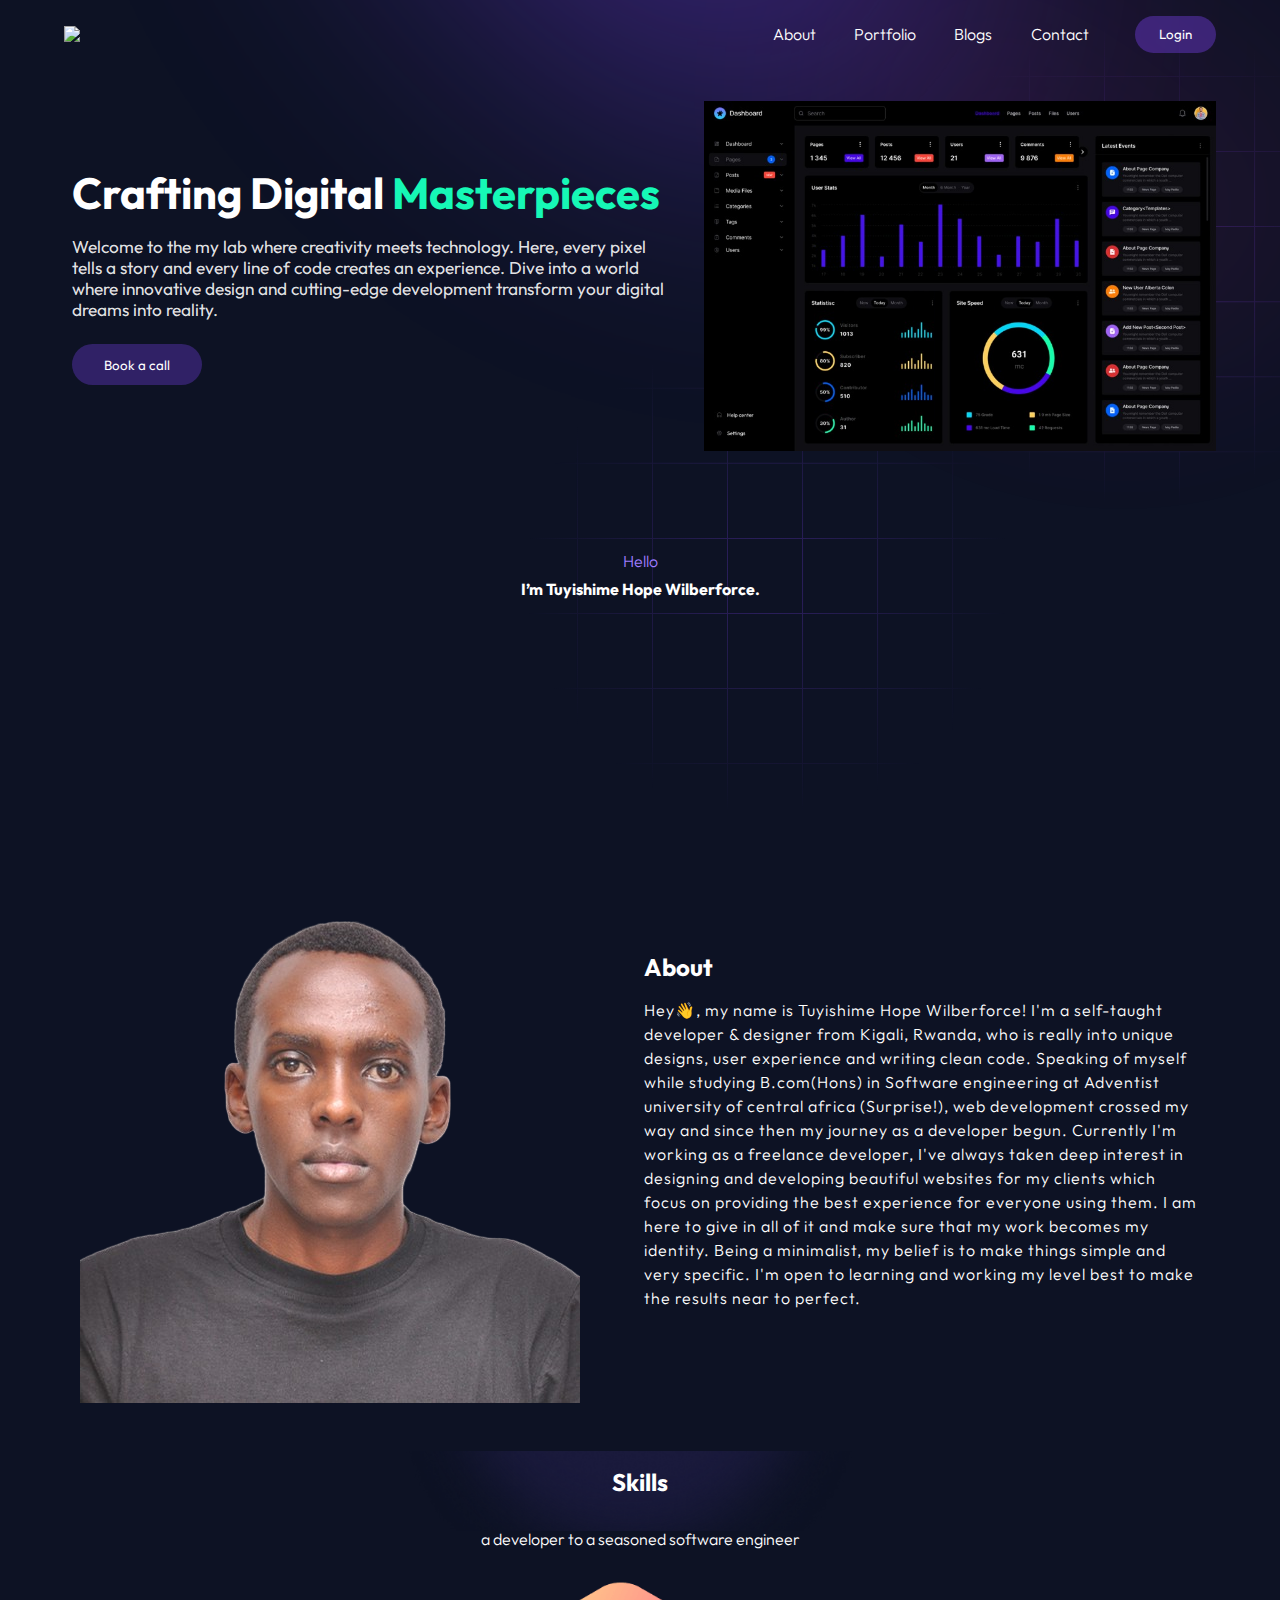
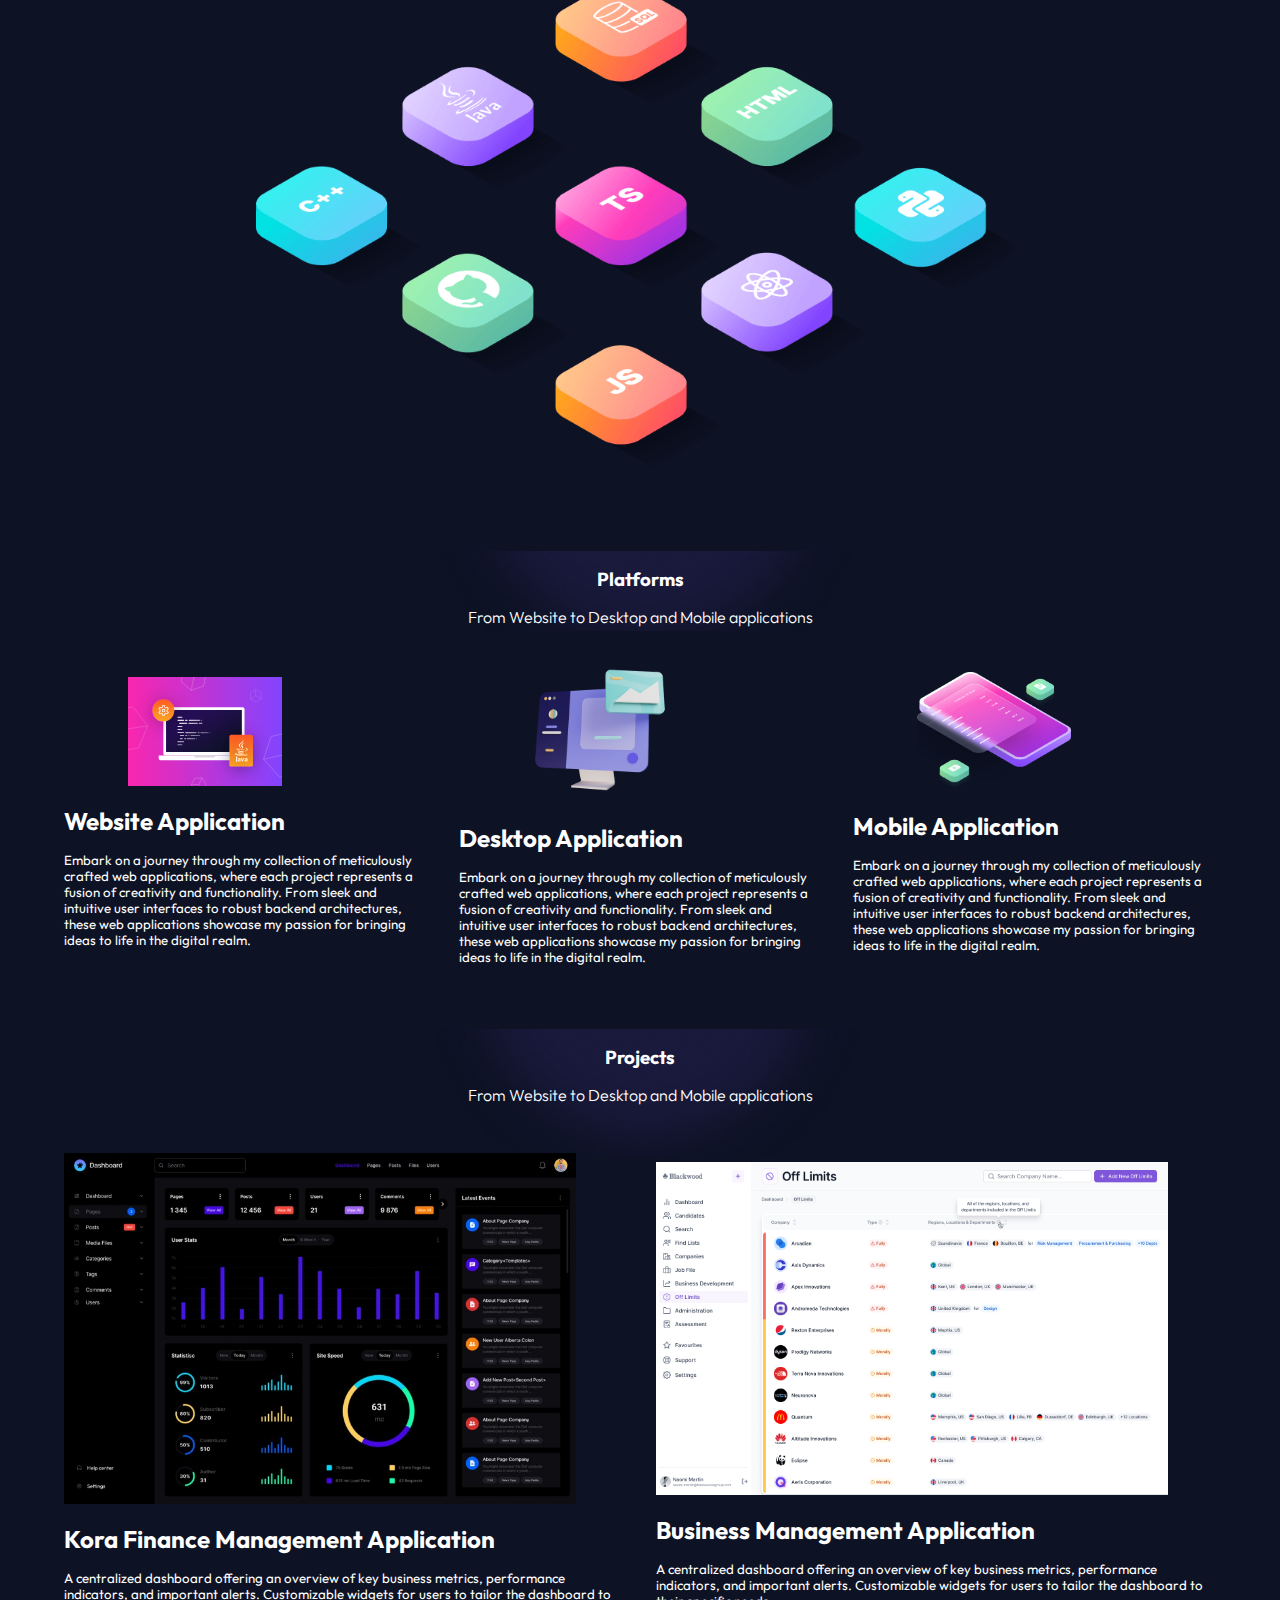
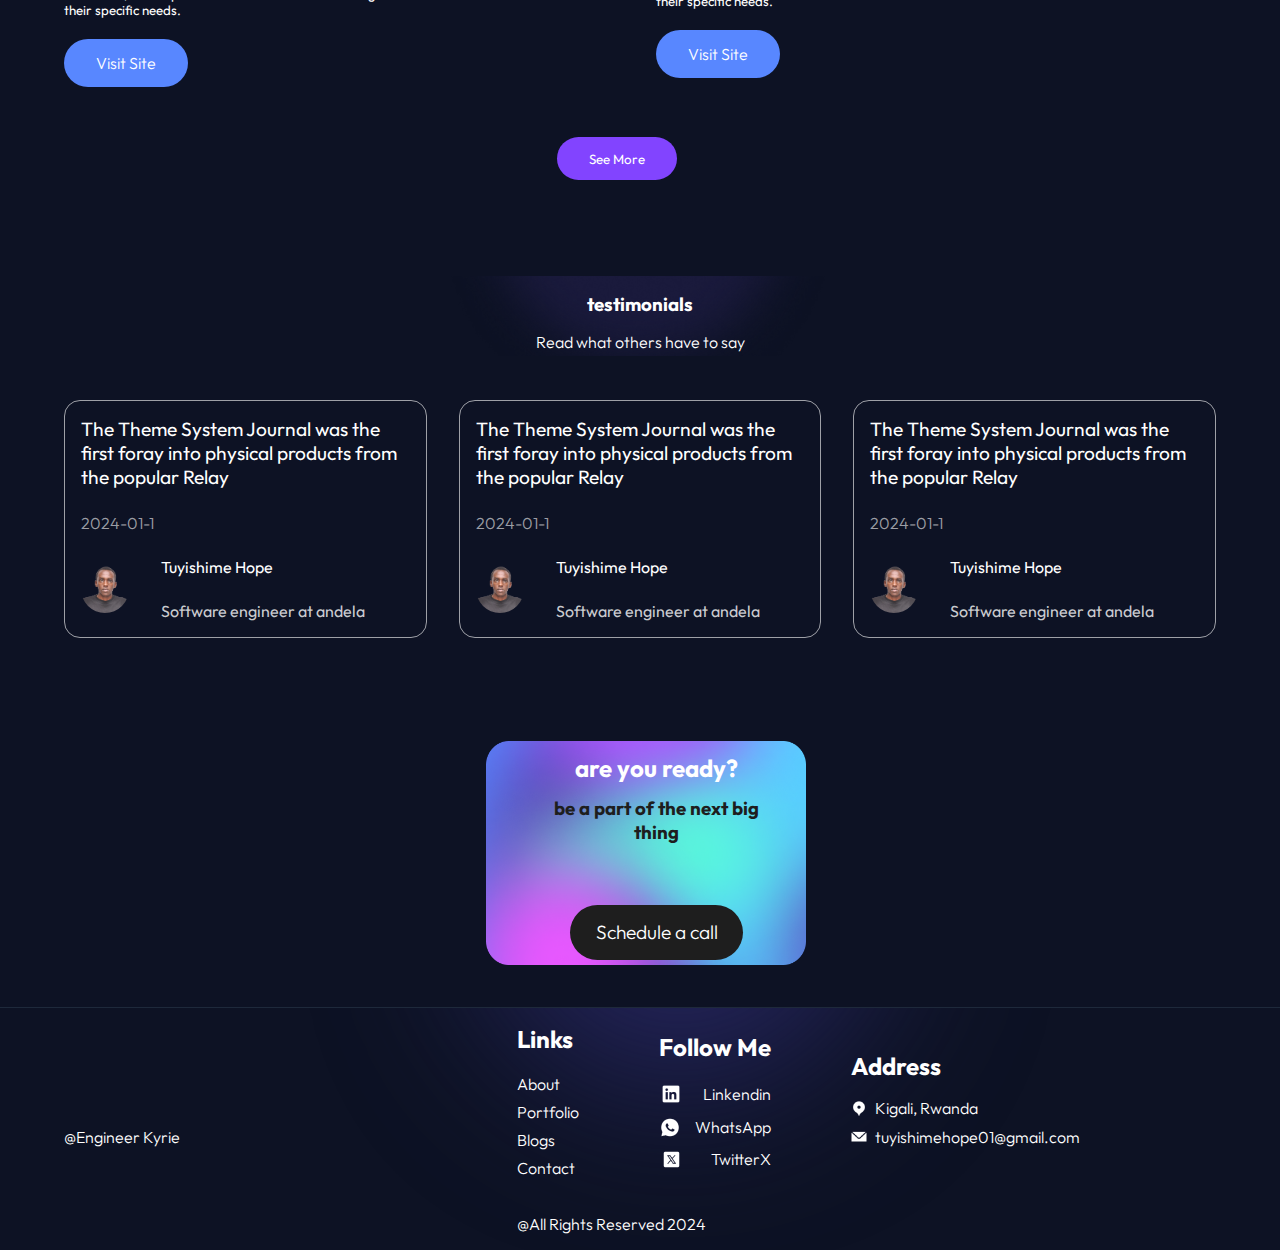
==== index.html @ d39dc68e "upload files to github" ====
<!DOCTYPE html>
<html lang="en">
  <head>
    <meta charset="UTF-8" />
    <meta name="viewport" content="width=device-width, initial-scale=1.0" />
    <title>My Brand Hope | Portfolio Website</title>
    <link rel="icon" type="image/x-icon" href="./UI/assests/logo.png" />

    <link rel="stylesheet" href="./UI/css/style.css" />
    <link rel="stylesheet" href="./UI/css/sections/home.css" />
    <link rel="preconnect" href="https://fonts.googleapis.com" />
    <link rel="preconnect" href="https://fonts.gstatic.com" crossorigin />
    <link
      href="https://fonts.googleapis.com/css2?family=Outfit:wght@100..900&display=swap"
      rel="stylesheet"
    />
  </head>
  <body>
    <div class="bg-container">
      <!-- Header Secion starts -->
      <header class="header">
        <div class="logo">
          <image src="./UI/assests/logo.png" />
        </div>
        <div class="menu-links">
          <ul>
            <li><a href="./UI/pages/About.html">About</a></li>
            <li><a href="./UI/pages/Portfolio.html">Portfolio</a></li>
            <li><a href="./UI/pages/Blogs.html">Blogs</a></li>
            <li><a href="./UI/pages/Contact.html">Contact</a></li>
          </ul>
          <a href="./UI/pages/login.html"
            ><button class="login">Login</button></a
          >
          <a href="" class="logoutButtons"></a>
          <a href="./UI/pages/adminLogin.html" class="adminButtons"></a>
        </div>
        <div class="menu">
          <div class="menu-open">
            <img src="./UI/assests/Menu.png" alt="" />
          </div>
          <div class="menu-close">
            <img src="./UI/assests/Multiply.png" alt="" />
          </div>
        </div>
      </header>
      <!-- Header Secion ends -->
      <!-- Hero Secion start -->
      <main>
        <div class="hero-content">
          <h1>Crafting Digital <span>Masterpieces</span></h1>
          <h4>
            Welcome to the my lab where creativity meets technology. Here, every
            pixel tells a story and every line of code creates an experience.
            Dive into a world where innovative design and cutting-edge
            development transform your digital dreams into reality.
          </h4>
          <a href="./UI/pages/Contact.html"
            ><button class="bookCall">Book a call</button></a
          >
        </div>
        <div class="hero-image">
          <img src="./UI/assests/hero.jpeg" alt="" />
        </div>
      </main>
      <!-- Hero Secion ends -->
      <div class="my-names">
        <p>Hello</p>
        <h4>I’m Tuyishime Hope Wilberforce.</h4>
      </div>
    </div>
    <!-- Call to action starts -->
    <!-- about section  starts -->
    <div class="about">
      <img src="./UI/assests/A-removebg-preview.png" alt="" />
      <div class="about-content">
        <h2>About</h2>
        <p>
          Hey👋, my name is Tuyishime Hope Wilberforce! I'm a self-taught
          developer & designer from Kigali, Rwanda, who is really into unique
          designs, user experience and writing clean code. Speaking of myself
          while studying B.com(Hons) in Software engineering at Adventist
          university of central africa (Surprise!), web development crossed my
          way and since then my journey as a developer begun. Currently I'm
          working as a freelance developer, I've always taken deep interest in
          designing and developing beautiful websites for my clients which focus
          on providing the best experience for everyone using them. I am here to
          give in all of it and make sure that my work becomes my identity.
          Being a minimalist, my belief is to make things simple and very
          specific. I'm open to learning and working my level best to make the
          results near to perfect.
        </p>
      </div>
    </div>
    <!-- about section end -->
    <!-- skills section starts -->
    <div class="skills">
      <h3>Skills</h3>
      <p>a developer to a seasoned software engineer</p>
      <img src="./UI/assests/skills.png" />
    </div>
    <!-- skills section end -->
    <!-- Platforms section Starts -->
    <div class="platforms">
      <h3>Platforms</h3>
      <p>From Website to Desktop and Mobile applications</p>
      <div class="platform-content">
        <div class="application">
          <img src="./UI/assests/dgnlrompyp0nkl4kfti4.svg" alt="" />
          <h2>Website Application</h2>
          <h5>
            Embark on a journey through my collection of meticulously crafted
            web applications, where each project represents a fusion of
            creativity and functionality. From sleek and intuitive user
            interfaces to robust backend architectures, these web applications
            showcase my passion for bringing ideas to life in the digital realm.
          </h5>
        </div>
        <div class="application">
          <img src="./UI/assests/Other 07.png" alt="" />
          <h2>Desktop Application</h2>
          <h5>
            Embark on a journey through my collection of meticulously crafted
            web applications, where each project represents a fusion of
            creativity and functionality. From sleek and intuitive user
            interfaces to robust backend architectures, these web applications
            showcase my passion for bringing ideas to life in the digital realm.
          </h5>
        </div>
        <div class="application">
          <img src="./UI/assests/mob.png" alt="" />
          <h2>Mobile Application</h2>
          <h5>
            Embark on a journey through my collection of meticulously crafted
            web applications, where each project represents a fusion of
            creativity and functionality. From sleek and intuitive user
            interfaces to robust backend architectures, these web applications
            showcase my passion for bringing ideas to life in the digital realm.
          </h5>
        </div>
      </div>
    </div>
    <!-- platforms section ends -->
    <!-- projects section Starts -->
    <div class="projects">
      <h3>Projects</h3>
      <p>From Website to Desktop and Mobile applications</p>
      <div class="projects-content">
        

        <!-- <div class="project">
          <img class="projectImg" src="" alt="" />
          <h2 class="projectheading"></h2>
          <h5 class="projectDesc">
          </h5>
          <button class="site"></button>
        </div>  -->
      </div>
      <button class="see-more">
        <a href="./UI/pages/Portfolio.html" class="">See More</a>
      </button>
    </div>
    <!-- projects section ends -->
    <!-- testimonials section Starts -->
    <div class="testimonials">
      <h3>testimonials</h3>
      <p>Read what others have to say</p>
      <div class="testimonials-content">
        <div class="testimonial">
          <h5>
            The Theme System Journal was the first foray into physical products
            from the popular Relay
          </h5>
          <p>2024-01-1</p>
          <div class="client">
            <img src="./UI/assests/A-removebg-preview.png" alt="" />
            <div>
              <h5>Tuyishime Hope</h5>
              <p>Software engineer at andela</p>
            </div>
          </div>
        </div>
        <div class="testimonial">
          <h5>
            The Theme System Journal was the first foray into physical products
            from the popular Relay
          </h5>
          <p>2024-01-1</p>
          <div class="client">
            <img src="./UI/assests/A-removebg-preview.png" alt="" />
            <div>
              <h5>Tuyishime Hope</h5>
              <p>Software engineer at andela</p>
            </div>
          </div>
        </div>
        <div class="testimonial">
          <h5>
            The Theme System Journal was the first foray into physical products
            from the popular Relay
          </h5>
          <p>2024-01-1</p>
          <div class="client">
            <img src="./UI/assests/A-removebg-preview.png" alt="" />
            <div>
              <h5>Tuyishime Hope</h5>
              <p>Software engineer at andela</p>
            </div>
          </div>
        </div>
      </div>
    </div>
    <!-- projects section ends -->
    <div class="ctn">
      <img src="./UI/assests/ctn.png" />
      <div class="ctn-content">
        <h2>are you ready?</h2>
        <h3>be a part of the next big thing</h3>
        <a href="./UI/pages/Contact.html">Schedule a call</a>
      </div>
    </div>
    <!-- Call to action ends -->
    <!-- Footer Secion Start -->
    <footer>
      <div class="engineer"><p>@Engineer Kyrie</p></div>
      <div class="footer-content">
        <div class="links">
          <div class="footer-links">
            <h2>Links</h2>
            <ul>
              <li>About</li>
              <li>Portfolio</li>
              <li>Blogs</li>
              <li>Contact</li>
            </ul>
          </div>
          <div class="socials">
            <h2>Follow Me</h2>
            <div class="media">
              <img src="./UI/assests/LinkedIn.png" alt="" />
              <span>Linkendin</span>
            </div>
            <div class="media">
              <img src="./UI/assests/WhatsApp.png" alt="" />
              <span>WhatsApp</span>
            </div>
            <div class="media">
              <img src="./UI/assests/TwitterX.png" alt="" />
              <span>TwitterX</span>
            </div>
          </div>
          <div class="address">
            <h2>Address</h2>
            <div class="location">
              <img src="./UI/assests/Location.png" alt="" />
              <span>Kigali, Rwanda</span>
            </div>
            <div class="email">
              <img src="./UI/assests/Email.png" alt="" />
              <span>tuyishimehope01@gmail.com</span>
            </div>
          </div>
        </div>
        <div class="rights">@All Rights Reserved 2024</div>
      </div>
    </footer>
    <!-- Footer Secion end -->
    <script src="./UI/JS/homemenu.js"></script>
    <script src="./UI/JS/projects.js"></script>
  </body>
</html>
---- UI/css/style.css ----
* {
  margin: 0;
  padding: 0;
  box-sizing: border-box;
  outline: none;
  font-family: "Outfit", sans-serif;
}

/* @import url("sections/home.css"); */

/* @import("sections/home.css"); */
/* @import("sections/about.css");
@import("sections/portfolio.css");
@import("sections/blogs.css");
@import("sections/blog.css");
@import("sections/contact.css"); */

// <uniquifier>: Use a uniquifier for the class name
// <weight>: Use a value from 100 to 900

.outfit-<uniquifier > {
  font-family: "Outfit", sans-serif;
  font-optical-sizing: auto;
  font-weight: <weight>;
  font-style: normal;
}

:root {
  --bg-color: #0d1224; /*background-color */
  --white: #ffffff;
  --green: #16f8b6;
  --purple: 130, 68, 255;
  --purple-with-opacity: rgba(var(--purple), 0.36);
}
a {
  list-style: none;
  text-decoration: none;
  outline: none;
  color: var(--white);
}
body {
  background: var(--bg-color);
  color: var(--white);
  font-family: "Outfit", sans-serif;
  font-weight: 300;
}
.bg-container {
  background-image: url("../assests/bg-grid-lighter.svg");
  background-size: cover;
  background-repeat: no-repeat;
  height: 90vh;
}
header {
  padding: 1rem 4rem;
  display: flex;
  flex-direction: row;
  justify-content: space-between;
  align-items: center;
}
.menu-links {
  display: flex;
  flex-direction: row;
  justify-content: space-between;
  align-items: center;
}
.menu-links ul {
  display: flex;
  flex-direction: row;
  justify-content: space-between;
  align-items: center;
  padding: 0 1.2rem;
}
.menu-links ul li a:hover {
  color: #16f8b6;
  cursor: pointer;
  transition: all 0.2s ease-in-out;
}
.logo {
  display: flex;
  align-items: center;
}
.logo img {
  width: 5vw;
}
li {
  list-style: none;
  padding: 0 1.2rem;
}
.login {
  background-color: var(--purple-with-opacity);
  border: none;
  padding: 0.65rem 1.5rem;
  border-radius: 5rem;
  color: var(--white);
  margin-left: .5rem;
}
.login:hover {
  background-color: #9e7cff;
  cursor: pointer;
  transition: all 0.2s ease-in-out;
}
.menu {
  display: none;
}

/* Breakpoint for devices */
/* Styles for tablets */
@media only screen and (max-width: 768px) {
  .logo img {
    width: 10vw;
  }
  .menu-links {
    display: none;
  }
  header {
    padding: 1rem 4rem;
    display: flex;
    flex-direction: row;
    justify-content: space-between;
    position: relative;
    align-items: center;
  }
  header.active::before {
    content: "";
    background-color: #24245b;
    width: 100vw;
    height: 100vh;
    position: absolute;
    top: 0;
    right: 0;
  }
  .menu-links.active {
    z-index: 1;
    position: absolute;
    inset: 6rem 0.2rem 0 0;
    display: flex;
    flex-direction: column;
    justify-content: start;
    gap: 2rem;
    align-items: center;
  }

  .menu,
  .menu-open {
    display: block;
  }
  .menu,
  .menu-close {
    z-index: 1;
  }
  .menu .menu-close {
    display: none;
  }
  .menu-links ul {
    display: flex;
    flex-direction: column;
    justify-content: space-between;
    align-items: center;
    padding: 0 1.2rem;
    gap: 3rem;
  }
  .menu-links ul li {
    border: 1px solid var(--white);
    padding: 0.4rem 20px;
    border-radius: 4rem;
    font-size: 2rem;
  }
  .menu-links ul li:hover {
    color: var(--green);
    cursor: pointer;
    transition: all 0.2s ease-in-out;
  }
  .login {
    background-color: var(--purple-with-opacity);
    border: none;
    padding: 0.6rem 3rem;
    border-radius: 5rem;
    color: var(--white);
    font-size: 2.5rem
  }
  .login:hover {
    background-color: #9e7cff;
    cursor: pointer;
    transition: all 0.2s ease-in-out;
  }
}

/* call to action styles */
.ctn {
  margin: 3vw 38vw;
  position: relative;
}
.ctn img {
  width: 25vw;
  height: 14rem;
}
.ctn-content {
  position: absolute;
  left: 2.6vw;
  top: 0rem;
  padding: 1vw;
  text-align: center;
}
.ctn-content h3 {
  color: #1e1e1e;
  padding: 1vw 0 8.5vh 0;
}
.ctn-content a {
  background-color: #1e1e1e;
  padding: 1.2vw 2vw;
  border: none;
  font-size: 1.2rem;
  color: var(--white);
  border-radius: 5rem;
  margin: 2rem 0 0 0;
}
.ctn-content a:hover {
  background-color: #2e1065;
  padding: 1.2vw 2vw;
  border: none;
  font-size: 1.2rem;
  color: var(--white);
  border-radius: 5rem;
  margin: 2rem 0 0 0;
}

@media screen and (max-width: 768px) {
  .ctn {
    width: 45vw;
  }
  .ctn img {
    width: 55vw;
    height: 30vh;
    margin: 3vw 0vw;
  }
  .ctn-content {
    position: absolute;
    left: 2vw;
    top: 0rem;
    padding: 1.5rem;
    text-align: center;
  }
  .ctn-content a {
    background-color: #1e1e1e;
    padding: 1vw 11vw;
    border: none;
    font-size: 1rem;
    color: var(--white);
    border-radius: 5rem;
    /* margin: 10rem 0 0 0; */
  }
  .ctn img {
    width: 45vw;
    height: 14rem;
  }
  .ctn-content h3 {
    color: #1e1e1e;
    padding: 0.5rem 0 4rem 0;
  }
  .ctn-content a {
    background-color: #1e1e1e;
    padding: 3vw 4vw;
    border: none;
    font-size: 1rem;
    color: var(--white);
    border-radius: 5rem;
    margin: 2rem 0 0 0;
  }
}
@media screen and (max-width: 468px) {
  .ctn {
    margin: 0.2rem 3.5rem;
    width: 80vw;
  }
  .ctn img {
    /* object-fit: fill; */
    width: 100%;
    /* height: 30vh; */
    /* margin: 3vw 0vw; */
  }
  .ctn-content {
    position: absolute;
    /* left: vw; */
    top: 0rem;
    padding: 1.85rem;
    text-align: center;
  }
  .ctn-content a {
    background-color: #1e1e1e;
    /* padding: 1vw 11vw; */
    border: none;
    font-size: 1rem;
    color: var(--white);
    border-radius: 5rem;
    /* margin: 10rem 0 0 0; */
  }

  .ctn-content h3 {
    color: #1e1e1e;
    /* padding: 0.5rem 0 4rem 0; */
  }
  .ctn-content a {
    background-color: #1e1e1e;
    padding: 2.85vw 3vw;
    border: none;
    font-size: 1.2rem;
    color: var(--white);
    border-radius: 5rem;
    margin: 2rem 0 0 0;
  }
}
/* end ofcall to action styles */

/* Footer starts */

footer {
  display: flex;
  align-items: center;
  justify-content: space-between;
  padding: 1rem 4rem;
  position: relative;
  overflow: hidden;
  border-top: 1px solid #1e293b;
}

footer::after {
  content: "";
  background-color: #24245b;
  width: 25rem;
  height: 25rem;
  position: absolute;
  border-radius: 15rem;
  top: -20rem;
  right: 25rem;
  filter: blur(80px);
  z-index: -1;
}
.footer-content {
  display: flex;
  flex-direction: column;
  align-items: start;
}
.footer-content .links {
  display: flex;
  align-items: center;
  justify-content: space-between;
  gap: 5rem;
  margin: 0 8.5rem 2rem 0;
}
.footer-links ul {
  padding: 1rem 0 0 0;
}
.footer-links ul li {
  text-align: start;
  padding: 0.25rem 0;
}
.socials h2 {
  padding: 0 0 1rem 0;
}
.media {
  display: flex;
  align-items: center;
  justify-content: space-between;
  padding: 0.25rem 0;
}
.media img {
  /* width: 1.5vw */
}

.address h2 {
  padding: 0 0 1rem 0;
}
.address .location {
  display: flex;
  align-items: center;
  gap: 0.5rem;
}

.address .email {
  display: flex;
  gap: 0.5rem;
  align-items: center;
}

/* Small screens */

@media screen and (max-width: 768px) {
  .engineer {
    display: none;
  }
  footer {
    display: flex;
    flex-direction: column;
    align-items: center;
    justify-content: center;
  }
  .links {
    display: flex;
    flex-direction: column;
    align-items: center;
    justify-content: start;
    gap: 1rem;
    margin: 0 0.2rem 0.1rem 0;
  }
  .footer-links {
  }
  footer::after {
    content: "";
    background-color: #24245b;
    width: 25rem;
    height: 25rem;
    position: absolute;
    border-radius: 15rem;
    top: -20rem;
    right: 8.5rem;
    filter: blur(80px);
    z-index: -1;
  }
}
@media screen and (max-width: 468px) {
  .engineer {
    display: none;
  }
  footer {
    /* margin: 0; */
    /* padding: 0 1rem; */
    display: flex;
    flex-direction: column;
    align-items: center;
    justify-content: center;
  }
  .links {
    display: flex;
    flex-direction: column;
    align-items: center;
    justify-content: center;
    gap: 1rem;
    width: 100%;
    /* margin: 0 0.2rem 0.1rem 0; */
  }
  .footer-links {
  }
  footer::after {
    content: "";
    background-color: #24245b;
    width: 20rem;
    height: 25rem;
    position: absolute;
    border-radius: 15rem;
    /* top: -25rem; */
    right: 20vw;
    filter: blur(80px);
    z-index: -1;
  }
  .email span {
    word-wrap: break-word;
    font-size: 3.5vw;
  }
  .footer-content .rights {
    text-align: center;
    padding: 0 0rem 0 4rem;
    margin: 0;
  }
}
---- UI/css/sections/home.css ----
* {
  font-family: 'outfit'
}
main {
  display: flex;
  flex-direction: row;
  justify-content: space-between;
  margin: 2rem 4rem;
  gap: 2rem;
}
.hero-image img {
  width: 40vw;
  object-fit: cover;
}
.hero-content {
  padding: 4rem 0 0 0.5rem;
}
.hero-content h1 {
  font-size: 3.4vw;
}
.hero-content h1,
h4 {
  font-family: "Outfit", sans-serif;
}
.hero-content span {
  color: #16f8b6;
  font-family: "outfit";
}
.hero-content h4 {
  padding: 1rem 0 0 0;
  color: rgb(255, 255, 255, 0.9);
  font-weight: 400;
  font-size: 1.35vw;
}
.bookCall {
  background-color: rgb(130,68,255,.3);
  color: #ffff;
  padding: 0.8rem 2rem;
  border-radius: 5rem;
  border: none;
  margin: 1.5rem 0 0 0vw;
}
.bookCall:hover{
  cursor: pointer;
   background-color: rgb(130,68,255,.9);
}
.my-names {
  padding: 3rem 0;
  text-align: center;
}
.my-names p {
  color: #9e7cff;
}
.my-names h4 {
  padding: 0.5rem 0;
}

@media only screen and (max-width: 768px) {
  main {
    display: flex;
    flex-direction: column;
    justify-content: center;
    align-items: center;
  }
  .hero-image img {
    width: 50vw;
    object-fit: cover;
  }
  .hero-content h4 {
    padding: 1rem 0 0 0;
    color: rgb(255, 255, 255, 0.9);
    font-weight: 400;
    font-size: 2.35vw;
  }
  .bookCall {
  background-color: rgb(130,68,255,.3);
  color: #ffff;
  padding: 0.8rem 2rem;
  border-radius: 5rem;
  border: none;
  font-size: .65rem;
  margin: 1.5rem 0 0 0vw;
}
}
@media only screen and (max-width: 768px) {
  .hero-content {
    /* margin: 0; */
    padding: 1rem  1rem 0rem 2rem
  }
  main {
    display: flex;
    flex-direction: column;
    justify-content: center;
    align-items: center;
    margin: 0;
    /* padding: 0; */
  }
  .hero-image{
    padding: 0  1rem 0 2rem;
  }
  .hero-image img {
    width: 100%;
    object-fit: cover;
  }
  .hero-content h1 {
    /* padding: 1rem 0 0 0; */
    /* color: rgb(255, 255, 255, 0.9); */
    /* font-weight: 400; */
    font-size: 5vw;
  }
  .hero-content h4 {
    padding: 1rem 0 0 0;
    color: rgb(255, 255, 255, 0.9);
    font-weight: 400;
    font-size: 3.5vw;
  }
}

@media only screen and (max-width: 468px) {
  .my-names {
    padding: 2.5rem 2rem;
  }
}

/* ABout section styles */
.about {
  display: flex;
  justify-content: space-between;
  align-items: center;
  padding: 1rem 5rem;
  gap: 5vw;
  margin: 2rem 0;
}
.about-content p {
  text-align: start;
  letter-spacing: 1px; /* Adjust the letter spacing as needed */
  line-height: 1.5; /* Adjust the line height as needed */
}

.about img {
  margin-top: 5vh;
  /* height: 40vh; */
  /* width: 40vw; */
  object-fit: cover;
}
@media only screen and (max-width: 900px) {
  .about {
    display: flex;
    flex-direction: column;
    margin: 18rem 0 0 0;
  }
  .about img {
    margin-left: 0vw;
    height: 40vh;
    width: 70vw;
    object-fit: cover;
  }
}
@media only screen and (max-width: 768px) {
  .about {
    padding: 0 1.5rem;
    display: flex;
    flex-direction: column;
    margin: 28em 0 4rem 0;
  }
  .about img {
    margin: 0;
    /* height: 40vh; */
    width: 50vw;
    object-fit: cover;
  }
}
@media only screen and (max-width: 468px) {
  .about {
    padding: 0 1.5rem;
    display: flex;
    flex-direction: column;
    margin: 4rem 0 4rem 0;
  }
  .about img {
    margin: 0;
    /* height: 40vh; */
    width: 80vw;
    object-fit: cover;
  }
}

.skills {
  display: flex;
  align-items: center;
  flex-direction: column;
  /* padding: 1rem; */
  position: relative;
}

.skills h3 {
  font-size: 1.5rem;
  padding: 1rem;
}
.skills::after {
  content: ""; /* Add content property for pseudo-elements */
  background-image: url("../../assests/Ellipse 1.png");
  background-size: cover;
  background-repeat: no-repeat;
  background-position: center;
  width: 30rem;
  height: 5rem;
  position: absolute;
  /* top: -9rem; */
  right: 32vw;
  z-index: -1;
}
.skills img {
  margin: 2rem 0;
  width: 60vw;
}
@media only screen and (max-width: 768px) {
  .skills h3 {
    font-size: 1.5rem;
    /* padding: 1rem; */
  }
  .skills p {
    font-size: 1.25rem;
  }
  .skills::after {
    content: ""; /* Add content property for pseudo-elements */
    background-image: url("../../assests/Ellipse 1.png");
    background-size: cover;
    background-repeat: no-repeat;
    background-position: center;
    width: 80vw;
    height: 5rem;
    position: absolute;
    /* top: -9rem; */
    right: 12vw;
    z-index: -1;
  }
  .skills img {
    padding: 2rem 0;
    width: 75vw;
  }
}
@media only screen and (max-width: 468px) {
  .skills h3 {
    font-size: 1.5rem;
    /* padding: 1rem; */
  }
  .skills p {
    font-size: 1.25rem;
  }
  .skills::after {
    content: ""; /* Add content property for pseudo-elements */
    background-image: url("../../assests/Ellipse 1.png");
    background-size: cover;
    background-repeat: no-repeat;
    background-position: center;
    width: 85vw;
    height: 5rem;
    position: absolute;
    /* top: -9rem; */
    right:12vw;
    z-index: -1;
  }
  .skills img {
    padding: 2rem 0;
    width: 80vw;
  }
}


/* Platforms section styles */
.platforms {
  padding: 2rem 4rem;
  position: relative;
}
.platforms h3,
p {
  text-align: center;
  padding: 1rem 0 0 0;
}
.platforms::before {
  content: ""; /* Add content property for pseudo-elements */
  background-image: url("../../assests/Ellipse 1.png");
  background-size: cover;
  background-repeat: no-repeat;
  background-position: center;
  width: 28rem;
  height: 5rem;
  position: absolute;
  /* top: 0rem; */
  right: 32vw;
  z-index: -1;
}
.platform-content {
  display: flex;
  justify-content: space-between;
  /* flex-wrap: wrap; */
  align-items: center;
  gap: 2rem;
  padding: 2rem 0 0 0;
}
.platform-content .application img {
  width: 12vw;
  margin-left: 5vw;
}
.application h2 {
  padding: 1rem 0;
}
.application h5 {
  font-weight: 400;
}

@media only screen and (max-width: 768px) {
  .platforms::before {
    content: ""; /* Add content property for pseudo-elements */
    background-image: url("../../assests/Ellipse 1.png");
    background-size: cover;
    background-repeat: no-repeat;
    background-position: center;
    width: 28rem;
    height: 6rem;
    position: absolute;
    /* top: 0rem; */
    right: 20vw;
    z-index: -1;
  }
  .platform-content {
    display: flex;
    justify-content: space-between;
    flex-wrap: wrap;
    align-items: center;
    gap: 2rem;
    padding: 4rem 0 0 0;
  }
}
@media only screen and (max-width: 468px) {
  .platforms::before {
    content: ""; /* Add content property for pseudo-elements */
    background-image: url("../../assests/Ellipse 1.png");
    background-size: cover;
    background-repeat: no-repeat;
    background-position: center;
    width: 25rem;
    height: 5rem;
    position: absolute;
    /* top: 0rem; */
    right: 5vw;
    z-index: -1;
  }
  .platform-content {
    display: flex;
    justify-content: space-between;
    flex-wrap: wrap;
    align-items: center;
    gap: 2rem;
    padding: 4rem 0 0 0;
  }
}

/* projects section styles */
.projects {
  padding: 2rem 4rem;
  position: relative;
}
.projects h3,
p {
  text-align: center;
  padding: 1rem 0 0 0;
}
.projects::before {
  content: ""; /* Add content property for pseudo-elements */
  background-image: url("../../assests/Ellipse 1.png");
  background-size: cover;
  background-repeat: no-repeat;
  background-position: center;
  width: 28rem;
  height: 8rem;
  position: absolute;
  /* top: 0rem; */
  right: 32vw;
  z-index: -1;
}
.projects-content {
  display: flex;
  justify-content: space-between;
  /* flex-wrap: wrap; */
  align-items: center;
  gap: 2rem;
  padding: 3rem 0 0 0;
}
.projects-content .project img {
  width: 40vw;
  /* height: 12rem; */
  object-fit: cover;
}
.project h2 {
  padding: 1rem 0;
}
.project h5 {
  font-weight: 400;
  padding: 0 0 1rem 0;
  margin-bottom: 1.2rem
}
 .site {
  background-color: #5887ff;
  color: #ffff;
  padding: 0.85rem 2rem;
  border-radius: 5rem;
  border: none;
}
.projects .see-more {
  background-color: #8244ff;
  color: #ffff;
  padding: 0.85rem 2rem;
  border-radius: 5rem;
  border: none;
  margin: 4rem 0 0 38.5vw;
}
@media only screen and (max-width: 768px) {
  .project h2 {
    padding: 1rem 0;
    font-size: 1.25rem;
  }
  .project h5 {
    font-size: 0.85rem;
    font-weight: 400;
    padding: 0 0 1rem 0;
  }
  .projects::before {
    content: ""; /* Add content property for pseudo-elements */
    background-image: url("../../assests/Ellipse 1.png");
    background-size: cover;
    background-repeat: no-repeat;
    background-position: center;
    width: 30rem;
    height: 10rem;
    position: absolute;
    /* top: 0rem; */
    right: 8vw;
    z-index: -1;
  }
  .projects-content {
    display: flex;
    justify-content: space-between;
    flex-wrap: wrap;
    align-items: center;
    gap: 2rem;
    padding: 2rem 0rem 0rem 0;
  }
  .project .site {
    background-color: #5887ff;
    color: #ffff;
    padding: 0.5rem 1.2rem;
    border-radius: 5rem;
    border: none;
    margin-top: 1.2rem
  }
  .projects .see-more {
    background-color: #8244ff;
    color: #ffff;
    padding: 0.5rem 1.2rem;
    border-radius: 5rem;
    border: none;
    margin: 5rem 0 0 30vw;
  }
}

/* testimonials section styles */
.testimonials {
  padding: 4rem;
  position: relative;
}
.testimonials h3,
p {
  text-align: center;
  padding: 1rem 0 0 0;
}
.testimonials::before {
  content: ""; /* Add content property for pseudo-elements */
  background-image: url("../../assests/Ellipse 1.png");
  background-size: cover;
  background-repeat: no-repeat;
  background-position: center;
  width: 25rem;
  height: 5rem;
  position: absolute;
  /* top: 0rem; */
  right: 34.5vw;
  z-index: -1;
}
.testimonials-content {
  display: flex;
  justify-content: space-between;
  /* flex-wrap: wrap; */
  align-items: center;
  gap: 2rem;
  padding: 3rem 0 0 0;
}
.testimonial {
  border: 1px solid rgb(255, 255, 255, 0.6);
  border-radius: 1rem;
  padding: 1rem;
}
.testimonial h5 {
  font-size: 1.2rem;
  font-weight: 400;
  padding: 0 0 0.5rem 0;
}
.testimonial p {
  text-align: start;
  color: rgb(255, 255, 255, 0.6);
}
.client {
  display: flex;
  /* justify-content: center; */
  align-items: center;
  gap: 2rem;
  padding: 1.5rem 0 0 0;
}
.client img {
  width: 3rem;
  height: 3rem;
  border-radius: 5rem;
  object-fit: fill;
}

.client h5 {
  font-weight: 400;
  font-size: 1rem;
}
.client p {
  font-weight: 400;
  color: rgb(255, 255, 255, 0.8);
}
@media only screen and (max-width: 768px) {
  .testimonials::before {
    content: ""; /* Add content property for pseudo-elements */
    background-image: url("../../assests/Ellipse 1.png");
    background-size: cover;
    background-repeat: no-repeat;
    background-position: center;
    width: 30rem;
    height: 10rem;
    position: absolute;
    /* top: 0rem; */
    right: 10vw;
    z-index: -1;
  }
  .testimonials-content {
    display: flex;
    flex-direction: column;
    justify-content: space-between;
    /* flex-wrap: wrap; */
    align-items: center;
    gap: 2rem;
    padding: 3rem 0 0 0;
  }
  .testimonial h5 {
    font-size: 1rem;
    font-weight: 200;
  }
  .client h5 {
    font-weight: 200;
    font-size: 0.85rem;
  }
  .client p {
    font-weight: 300;
    color: rgb(255, 255, 255, 0.8);
  }
}
@media only screen and (max-width: 468px) {
  .testimonials::before {
    content: ""; /* Add content property for pseudo-elements */
    background-image: url("../../assests/Ellipse 1.png");
    background-size: cover;
    background-repeat: no-repeat;
    background-position: center;
    width: 25rem;
    height: 5rem;
    position: absolute;
    /* top: 0rem; */
    right: 5vw;
    z-index: -1;
  }
  .testimonials-content {
    display: flex;
    flex-direction: column;
    justify-content: space-between;
    /* flex-wrap: wrap; */
    align-items: center;
    gap: 2rem;
    padding: 3rem 0 0 0;
  }
  .testimonial h5 {
    font-size: .85rem;
    font-weight: 200;
  }
  .client h5 {
    font-weight: 200;
    font-size: 0.65rem;
  }
  .client p {
    font-size: 0.75rem;
    font-weight: 300;
    color: rgb(255, 255, 255, 0.8);
  }
}
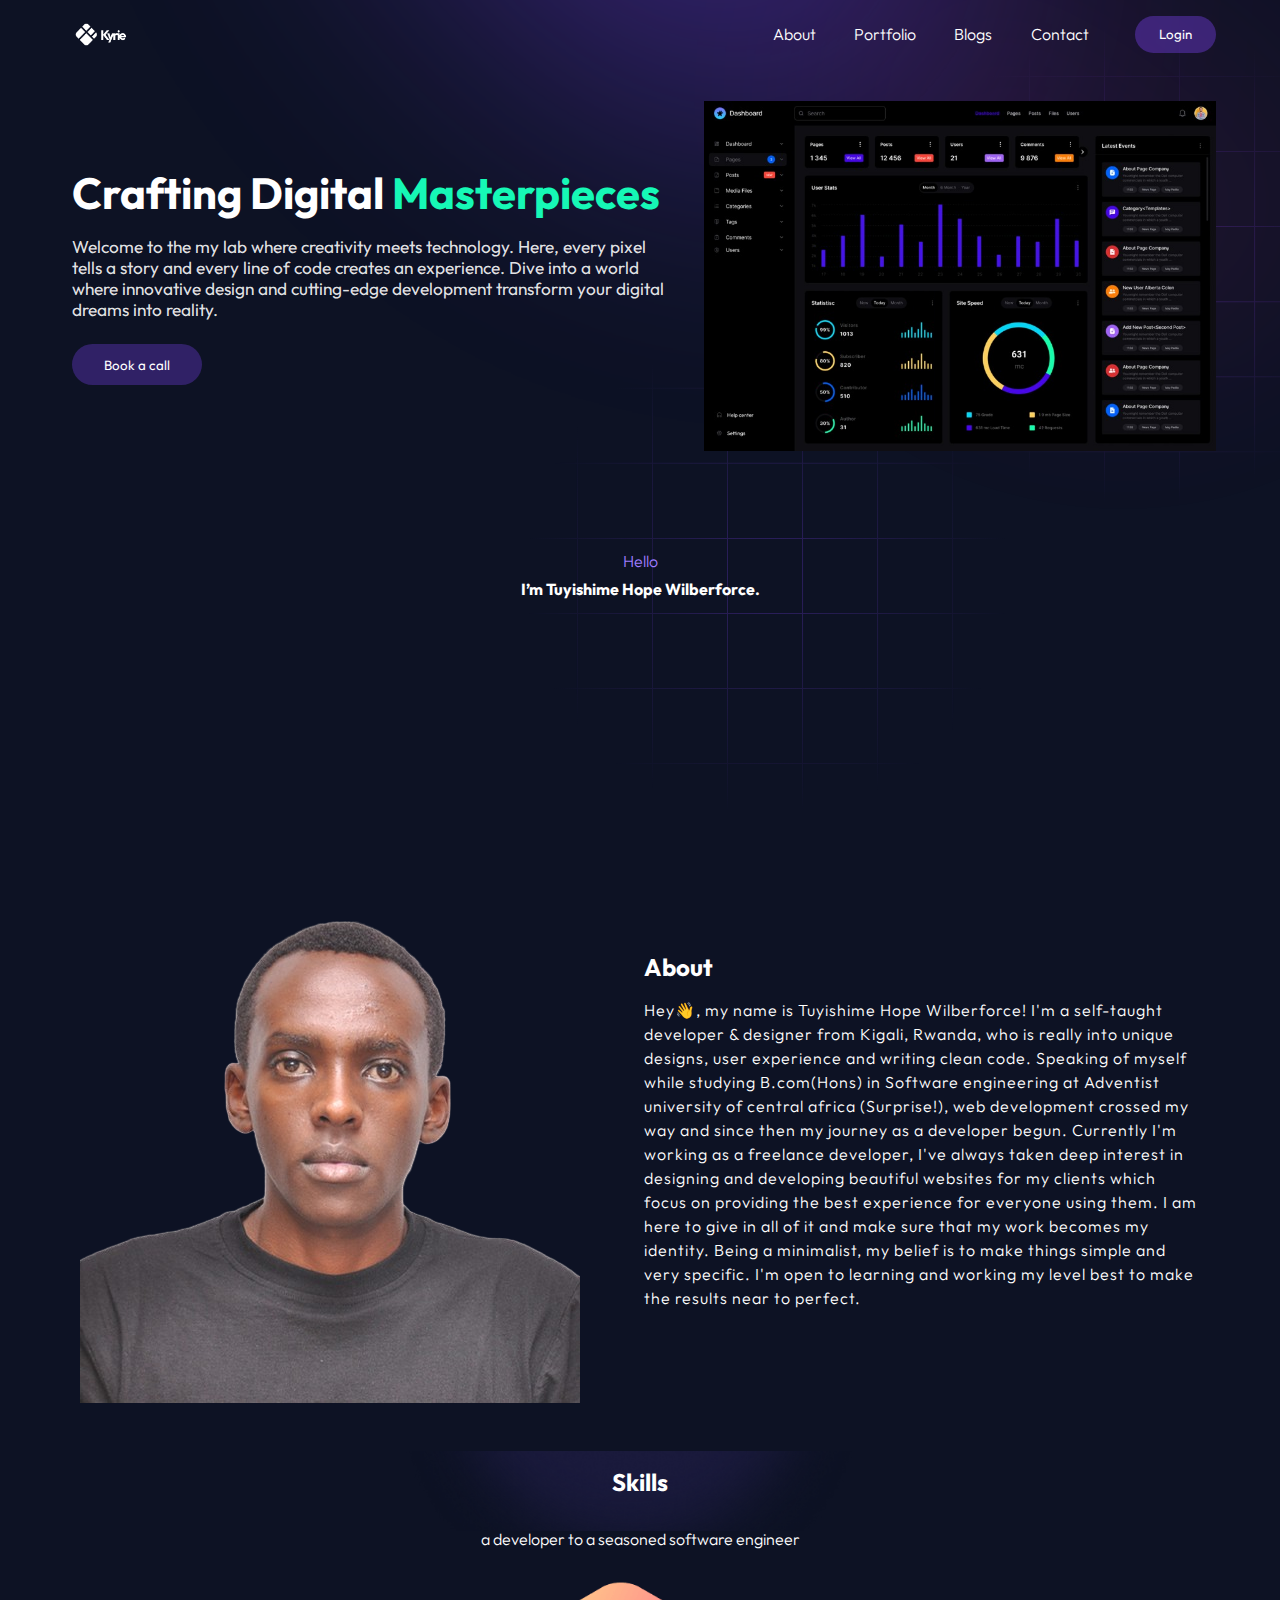
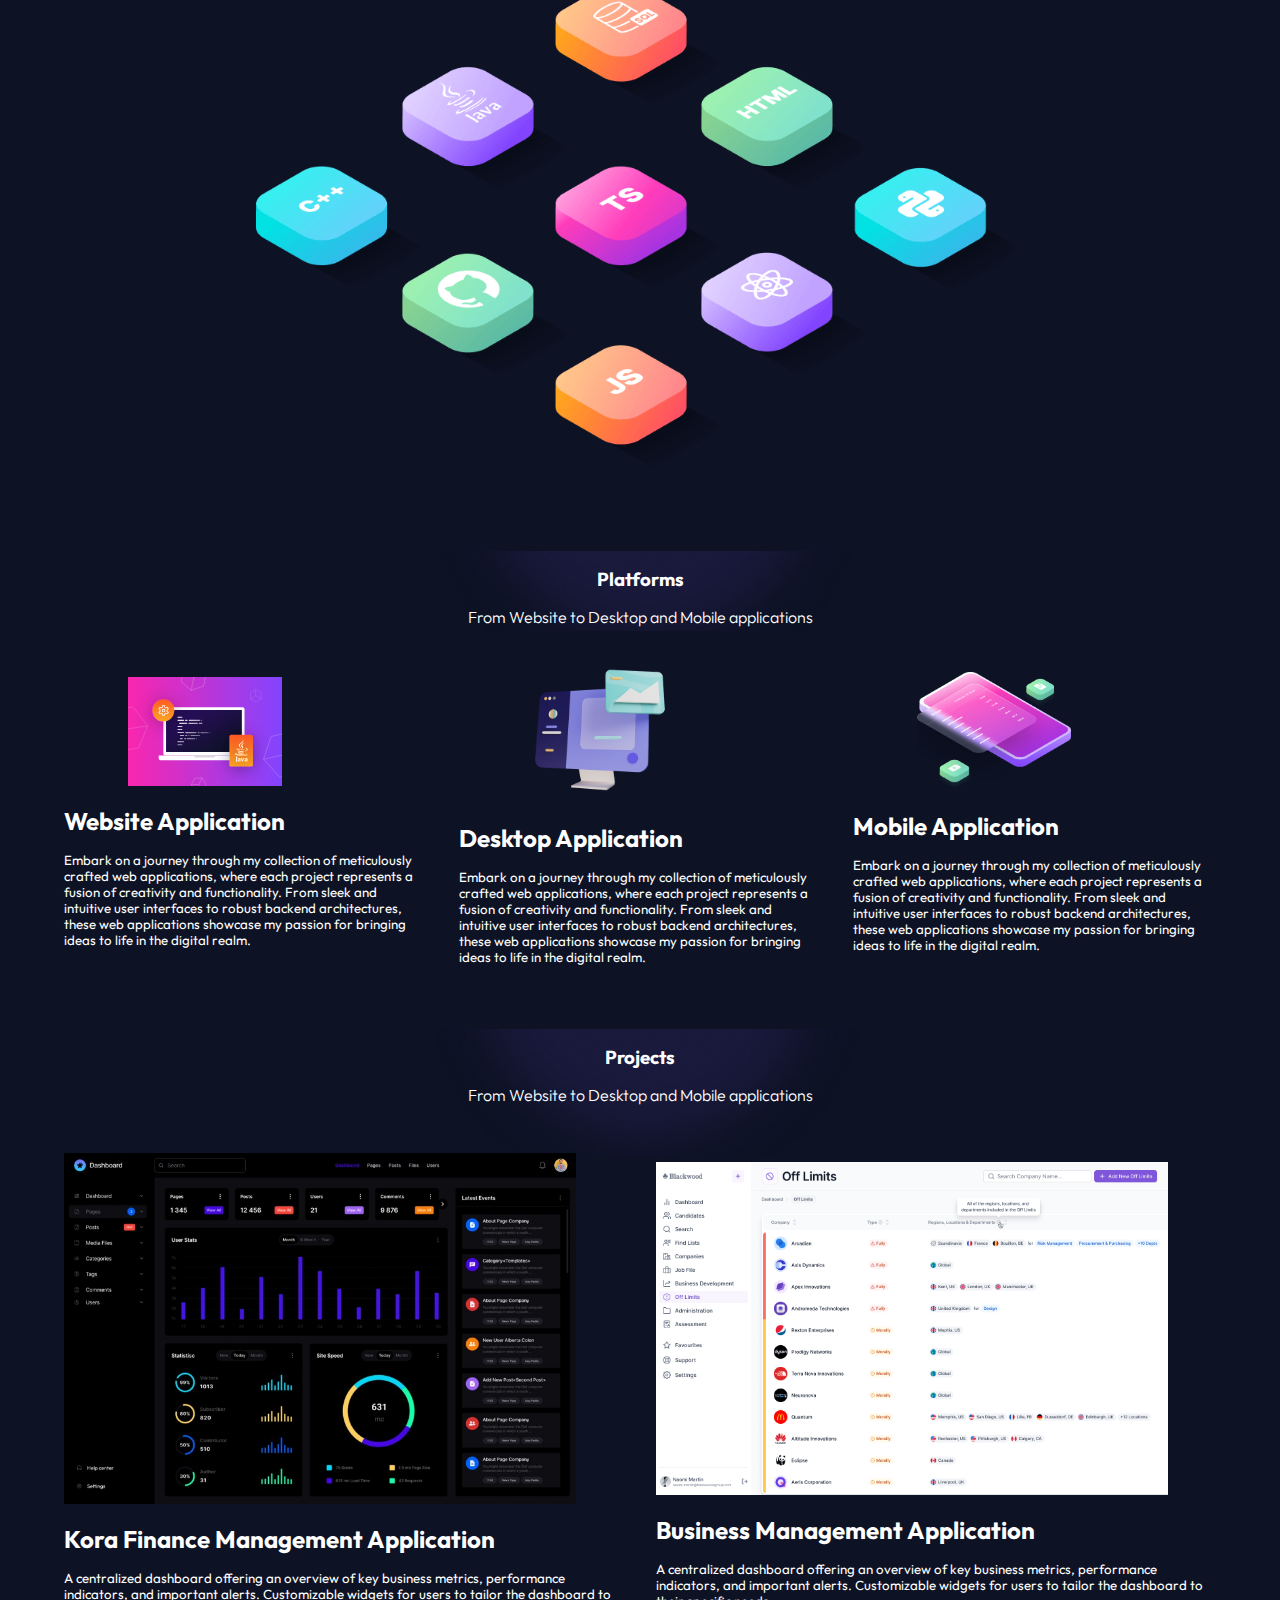
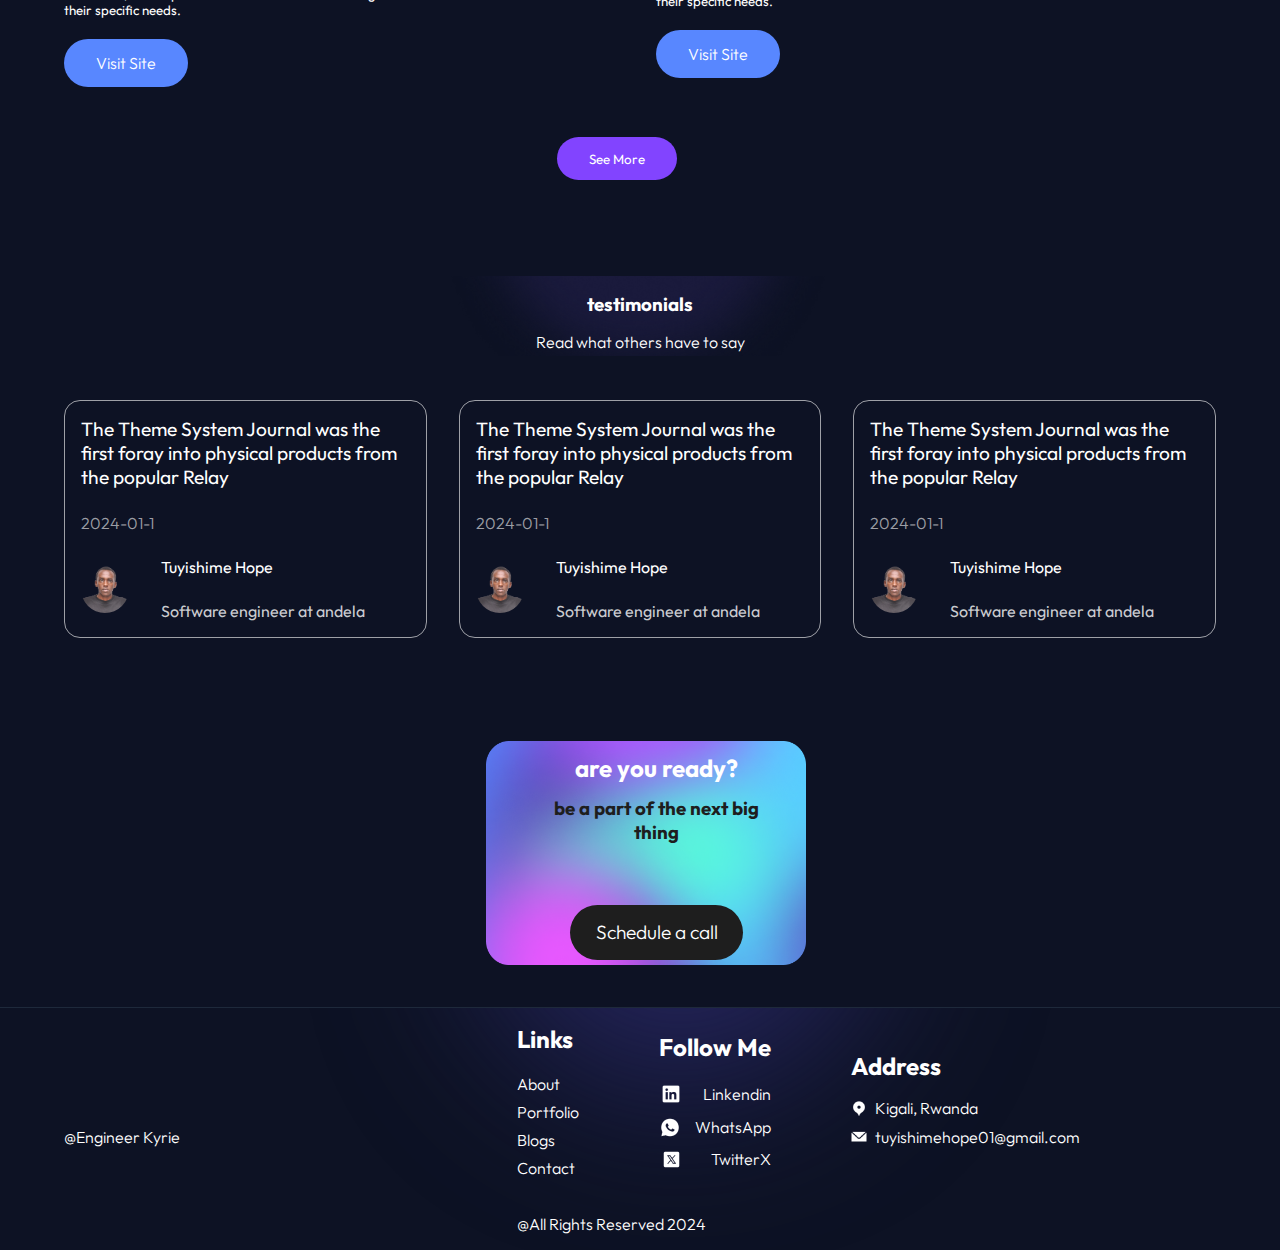
==== commit 3fedd3a2: "Refactor codes" ====
--- a/index.html
+++ b/index.html
@@ -20,7 +20,7 @@
       <!-- Header Secion starts -->
       <header class="header">
         <div class="logo">
-          <image src="./UI/assests/logo.png" />
+          <image src="./UI/assests/Logo.png" />
         </div>
         <div class="menu-links">
           <ul>
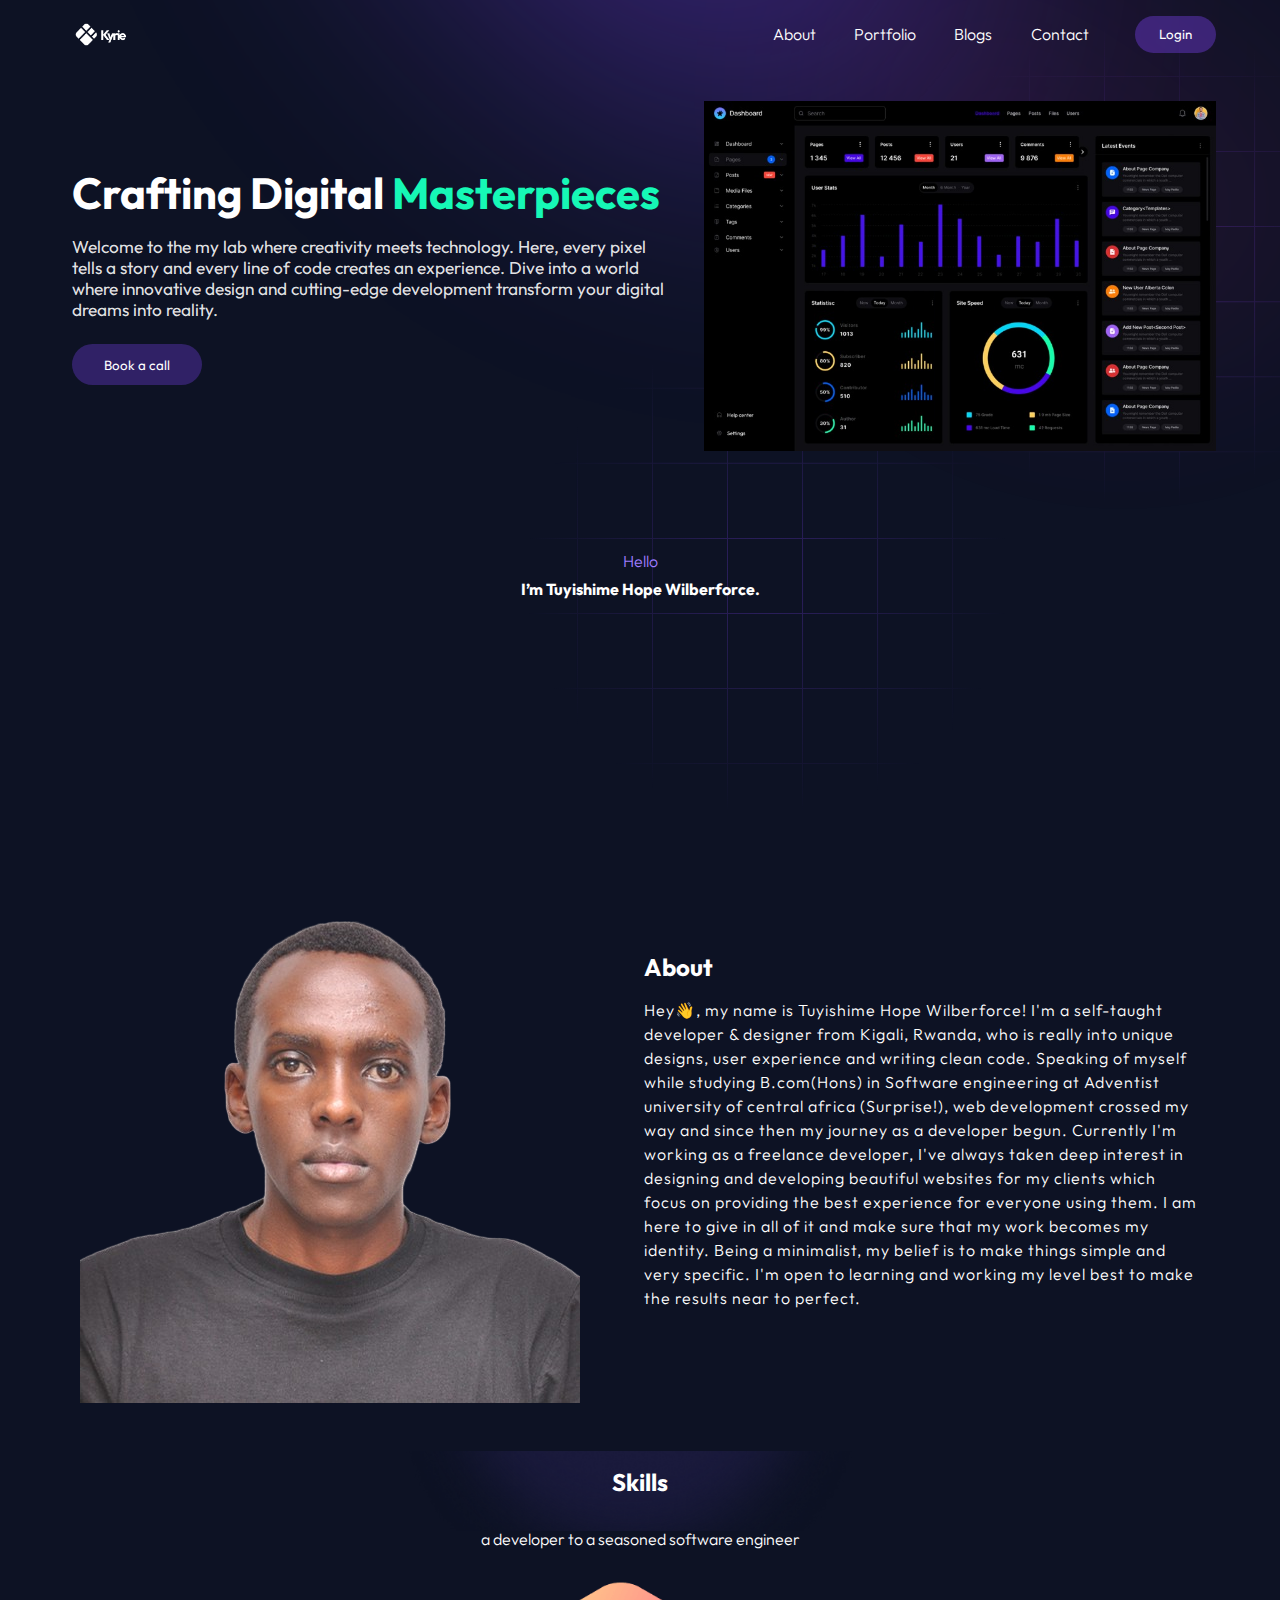
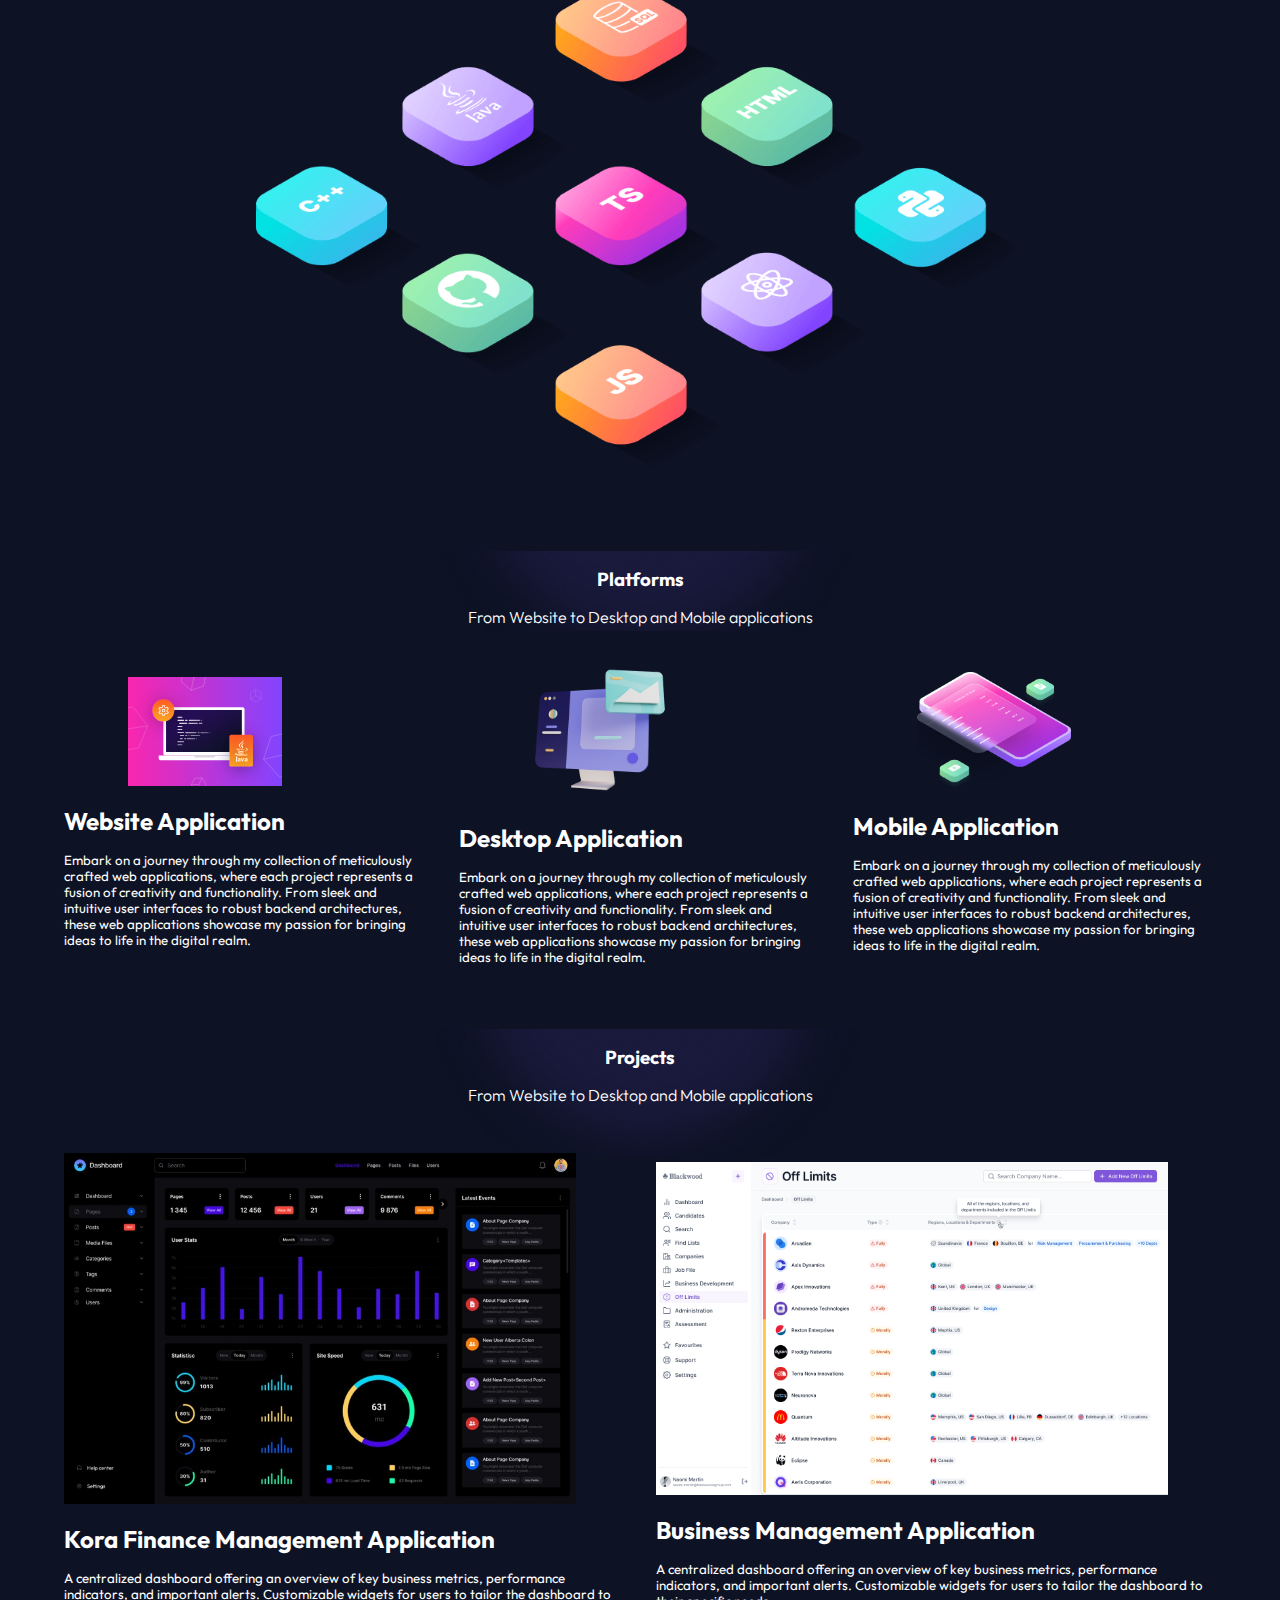
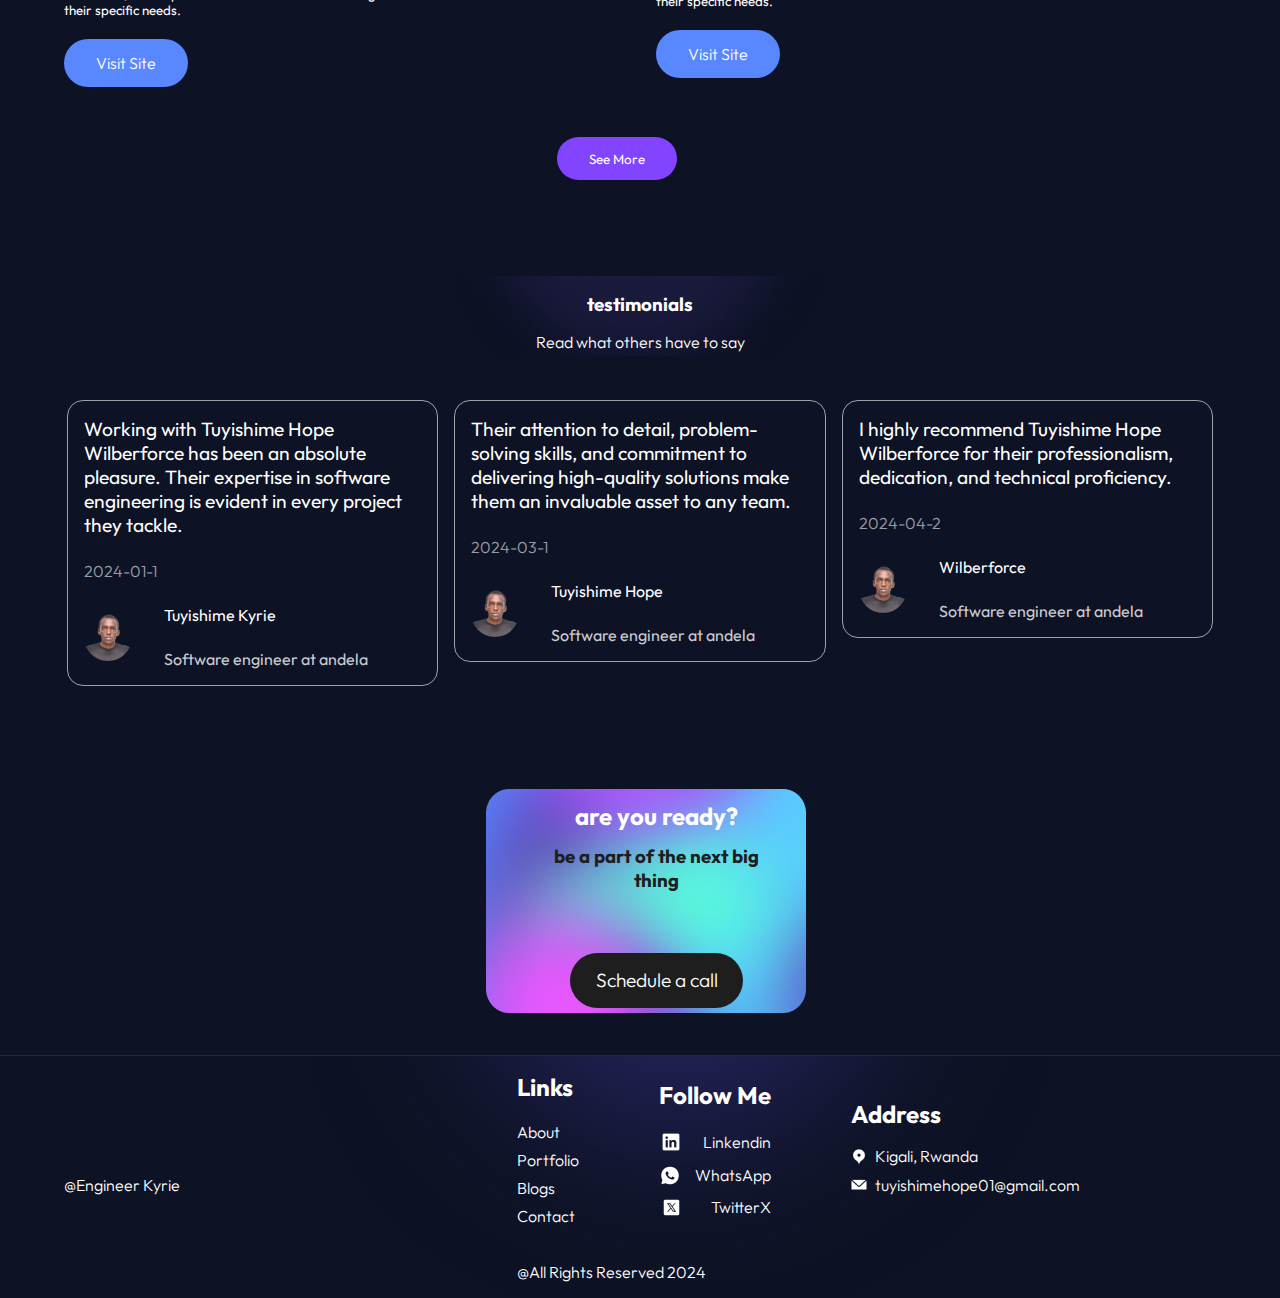
==== commit 5cf1a3b4: "Improve responsiveness" ====
--- a/index.html
+++ b/index.html
@@ -1,271 +1,268 @@
-<!DOCTYPE html>
-<html lang="en">
-  <head>
-    <meta charset="UTF-8" />
-    <meta name="viewport" content="width=device-width, initial-scale=1.0" />
-    <title>My Brand Hope | Portfolio Website</title>
-    <link rel="icon" type="image/x-icon" href="./UI/assests/logo.png" />
-
-    <link rel="stylesheet" href="./UI/css/style.css" />
-    <link rel="stylesheet" href="./UI/css/sections/home.css" />
-    <link rel="preconnect" href="https://fonts.googleapis.com" />
-    <link rel="preconnect" href="https://fonts.gstatic.com" crossorigin />
-    <link
-      href="https://fonts.googleapis.com/css2?family=Outfit:wght@100..900&display=swap"
-      rel="stylesheet"
-    />
-  </head>
-  <body>
-    <div class="bg-container">
-      <!-- Header Secion starts -->
-      <header class="header">
-        <div class="logo">
-          <image src="./UI/assests/Logo.png" />
-        </div>
-        <div class="menu-links">
-          <ul>
-            <li><a href="./UI/pages/About.html">About</a></li>
-            <li><a href="./UI/pages/Portfolio.html">Portfolio</a></li>
-            <li><a href="./UI/pages/Blogs.html">Blogs</a></li>
-            <li><a href="./UI/pages/Contact.html">Contact</a></li>
-          </ul>
-          <a href="./UI/pages/login.html"
-            ><button class="login">Login</button></a
-          >
-          <a href="" class="logoutButtons"></a>
-          <a href="./UI/pages/adminLogin.html" class="adminButtons"></a>
-        </div>
-        <div class="menu">
-          <div class="menu-open">
-            <img src="./UI/assests/Menu.png" alt="" />
-          </div>
-          <div class="menu-close">
-            <img src="./UI/assests/Multiply.png" alt="" />
-          </div>
-        </div>
-      </header>
-      <!-- Header Secion ends -->
-      <!-- Hero Secion start -->
-      <main>
-        <div class="hero-content">
-          <h1>Crafting Digital <span>Masterpieces</span></h1>
-          <h4>
-            Welcome to the my lab where creativity meets technology. Here, every
-            pixel tells a story and every line of code creates an experience.
-            Dive into a world where innovative design and cutting-edge
-            development transform your digital dreams into reality.
-          </h4>
-          <a href="./UI/pages/Contact.html"
-            ><button class="bookCall">Book a call</button></a
-          >
-        </div>
-        <div class="hero-image">
-          <img src="./UI/assests/hero.jpeg" alt="" />
-        </div>
-      </main>
-      <!-- Hero Secion ends -->
-      <div class="my-names">
-        <p>Hello</p>
-        <h4>I’m Tuyishime Hope Wilberforce.</h4>
-      </div>
-    </div>
-    <!-- Call to action starts -->
-    <!-- about section  starts -->
-    <div class="about">
-      <img src="./UI/assests/A-removebg-preview.png" alt="" />
-      <div class="about-content">
-        <h2>About</h2>
-        <p>
-          Hey👋, my name is Tuyishime Hope Wilberforce! I'm a self-taught
-          developer & designer from Kigali, Rwanda, who is really into unique
-          designs, user experience and writing clean code. Speaking of myself
-          while studying B.com(Hons) in Software engineering at Adventist
-          university of central africa (Surprise!), web development crossed my
-          way and since then my journey as a developer begun. Currently I'm
-          working as a freelance developer, I've always taken deep interest in
-          designing and developing beautiful websites for my clients which focus
-          on providing the best experience for everyone using them. I am here to
-          give in all of it and make sure that my work becomes my identity.
-          Being a minimalist, my belief is to make things simple and very
-          specific. I'm open to learning and working my level best to make the
-          results near to perfect.
-        </p>
-      </div>
-    </div>
-    <!-- about section end -->
-    <!-- skills section starts -->
-    <div class="skills">
-      <h3>Skills</h3>
-      <p>a developer to a seasoned software engineer</p>
-      <img src="./UI/assests/skills.png" />
-    </div>
-    <!-- skills section end -->
-    <!-- Platforms section Starts -->
-    <div class="platforms">
-      <h3>Platforms</h3>
-      <p>From Website to Desktop and Mobile applications</p>
-      <div class="platform-content">
-        <div class="application">
-          <img src="./UI/assests/dgnlrompyp0nkl4kfti4.svg" alt="" />
-          <h2>Website Application</h2>
-          <h5>
-            Embark on a journey through my collection of meticulously crafted
-            web applications, where each project represents a fusion of
-            creativity and functionality. From sleek and intuitive user
-            interfaces to robust backend architectures, these web applications
-            showcase my passion for bringing ideas to life in the digital realm.
-          </h5>
-        </div>
-        <div class="application">
-          <img src="./UI/assests/Other 07.png" alt="" />
-          <h2>Desktop Application</h2>
-          <h5>
-            Embark on a journey through my collection of meticulously crafted
-            web applications, where each project represents a fusion of
-            creativity and functionality. From sleek and intuitive user
-            interfaces to robust backend architectures, these web applications
-            showcase my passion for bringing ideas to life in the digital realm.
-          </h5>
-        </div>
-        <div class="application">
-          <img src="./UI/assests/mob.png" alt="" />
-          <h2>Mobile Application</h2>
-          <h5>
-            Embark on a journey through my collection of meticulously crafted
-            web applications, where each project represents a fusion of
-            creativity and functionality. From sleek and intuitive user
-            interfaces to robust backend architectures, these web applications
-            showcase my passion for bringing ideas to life in the digital realm.
-          </h5>
-        </div>
-      </div>
-    </div>
-    <!-- platforms section ends -->
-    <!-- projects section Starts -->
-    <div class="projects">
-      <h3>Projects</h3>
-      <p>From Website to Desktop and Mobile applications</p>
-      <div class="projects-content">
-        
-
-        <!-- <div class="project">
-          <img class="projectImg" src="" alt="" />
-          <h2 class="projectheading"></h2>
-          <h5 class="projectDesc">
-          </h5>
-          <button class="site"></button>
-        </div>  -->
-      </div>
-      <button class="see-more">
-        <a href="./UI/pages/Portfolio.html" class="">See More</a>
-      </button>
-    </div>
-    <!-- projects section ends -->
-    <!-- testimonials section Starts -->
-    <div class="testimonials">
-      <h3>testimonials</h3>
-      <p>Read what others have to say</p>
-      <div class="testimonials-content">
-        <div class="testimonial">
-          <h5>
-            The Theme System Journal was the first foray into physical products
-            from the popular Relay
-          </h5>
-          <p>2024-01-1</p>
-          <div class="client">
-            <img src="./UI/assests/A-removebg-preview.png" alt="" />
-            <div>
-              <h5>Tuyishime Hope</h5>
-              <p>Software engineer at andela</p>
-            </div>
-          </div>
-        </div>
-        <div class="testimonial">
-          <h5>
-            The Theme System Journal was the first foray into physical products
-            from the popular Relay
-          </h5>
-          <p>2024-01-1</p>
-          <div class="client">
-            <img src="./UI/assests/A-removebg-preview.png" alt="" />
-            <div>
-              <h5>Tuyishime Hope</h5>
-              <p>Software engineer at andela</p>
-            </div>
-          </div>
-        </div>
-        <div class="testimonial">
-          <h5>
-            The Theme System Journal was the first foray into physical products
-            from the popular Relay
-          </h5>
-          <p>2024-01-1</p>
-          <div class="client">
-            <img src="./UI/assests/A-removebg-preview.png" alt="" />
-            <div>
-              <h5>Tuyishime Hope</h5>
-              <p>Software engineer at andela</p>
-            </div>
-          </div>
-        </div>
-      </div>
-    </div>
-    <!-- projects section ends -->
-    <div class="ctn">
-      <img src="./UI/assests/ctn.png" />
-      <div class="ctn-content">
-        <h2>are you ready?</h2>
-        <h3>be a part of the next big thing</h3>
-        <a href="./UI/pages/Contact.html">Schedule a call</a>
-      </div>
-    </div>
-    <!-- Call to action ends -->
-    <!-- Footer Secion Start -->
-    <footer>
-      <div class="engineer"><p>@Engineer Kyrie</p></div>
-      <div class="footer-content">
-        <div class="links">
-          <div class="footer-links">
-            <h2>Links</h2>
-            <ul>
-              <li>About</li>
-              <li>Portfolio</li>
-              <li>Blogs</li>
-              <li>Contact</li>
-            </ul>
-          </div>
-          <div class="socials">
-            <h2>Follow Me</h2>
-            <div class="media">
-              <img src="./UI/assests/LinkedIn.png" alt="" />
-              <span>Linkendin</span>
-            </div>
-            <div class="media">
-              <img src="./UI/assests/WhatsApp.png" alt="" />
-              <span>WhatsApp</span>
-            </div>
-            <div class="media">
-              <img src="./UI/assests/TwitterX.png" alt="" />
-              <span>TwitterX</span>
-            </div>
-          </div>
-          <div class="address">
-            <h2>Address</h2>
-            <div class="location">
-              <img src="./UI/assests/Location.png" alt="" />
-              <span>Kigali, Rwanda</span>
-            </div>
-            <div class="email">
-              <img src="./UI/assests/Email.png" alt="" />
-              <span>tuyishimehope01@gmail.com</span>
-            </div>
-          </div>
-        </div>
-        <div class="rights">@All Rights Reserved 2024</div>
-      </div>
-    </footer>
-    <!-- Footer Secion end -->
-    <script src="./UI/JS/homemenu.js"></script>
-    <script src="./UI/JS/projects.js"></script>
-  </body>
-</html>
+<!DOCTYPE html>
+<html lang="en">
+  <head>
+    <meta charset="UTF-8" />
+    <meta name="viewport" content="width=device-width, initial-scale=1.0" />
+    <title>My Brand Hope | Portfolio Website</title>
+    <link rel="icon" type="image/x-icon" href="./UI/assests/logo.png" />
+
+    <link rel="stylesheet" href="./UI/css/style.css" />
+    <link rel="stylesheet" href="./UI/css/sections/home.css" />
+    <link rel="preconnect" href="https://fonts.googleapis.com" />
+    <link rel="preconnect" href="https://fonts.gstatic.com" crossorigin />
+    <link
+      href="https://fonts.googleapis.com/css2?family=Outfit:wght@100..900&display=swap"
+      rel="stylesheet"
+    />
+  </head>
+  <body>
+    <div class="bg-container">
+      <!-- Header Secion starts -->
+      <header class="header">
+        <div class="logo">
+          <image src="./UI/assests/Logo.png" />
+        </div>
+        <div class="menu-links">
+          <ul>
+            <li><a href="./UI/pages/About.html">About</a></li>
+            <li><a href="./UI/pages/Portfolio.html">Portfolio</a></li>
+            <li><a href="./UI/pages/Blogs.html">Blogs</a></li>
+            <li><a href="./UI/pages/Contact.html">Contact</a></li>
+          </ul>
+          <a href="./UI/pages/login.html"
+            ><button class="login">Login</button></a
+          >
+          <a href="" class="logoutButtons"></a>
+          <a href="./UI/pages/adminLogin.html" class="adminButtons"></a>
+        </div>
+        <div class="menu">
+          <div class="menu-open">
+            <img src="./UI/assests/Menu.png" alt="" />
+          </div>
+          <div class="menu-close">
+            <img src="./UI/assests/Multiply.png" alt="" />
+          </div>
+        </div>
+      </header>
+      <!-- Header Secion ends -->
+      <!-- Hero Secion start -->
+      <main>
+        <div class="hero-content">
+          <h1>Crafting Digital <span>Masterpieces</span></h1>
+          <h4>
+            Welcome to the my lab where creativity meets technology. Here, every
+            pixel tells a story and every line of code creates an experience.
+            Dive into a world where innovative design and cutting-edge
+            development transform your digital dreams into reality.
+          </h4>
+          <a href="./UI/pages/Contact.html"
+            ><button class="bookCall">Book a call</button></a
+          >
+        </div>
+        <div class="hero-image">
+          <img src="./UI/assests/hero.jpeg" alt="" />
+        </div>
+      </main>
+      <!-- Hero Secion ends -->
+      <div class="my-names">
+        <p>Hello</p>
+        <h4>I’m Tuyishime Hope Wilberforce.</h4>
+      </div>
+    </div>
+    <!-- Call to action starts -->
+    <!-- about section  starts -->
+    <div class="about">
+      <img src="./UI/assests/A-removebg-preview.png" alt="" />
+      <div class="about-content">
+        <h2>About</h2>
+        <p>
+          Hey👋, my name is Tuyishime Hope Wilberforce! I'm a self-taught
+          developer & designer from Kigali, Rwanda, who is really into unique
+          designs, user experience and writing clean code. Speaking of myself
+          while studying B.com(Hons) in Software engineering at Adventist
+          university of central africa (Surprise!), web development crossed my
+          way and since then my journey as a developer begun. Currently I'm
+          working as a freelance developer, I've always taken deep interest in
+          designing and developing beautiful websites for my clients which focus
+          on providing the best experience for everyone using them. I am here to
+          give in all of it and make sure that my work becomes my identity.
+          Being a minimalist, my belief is to make things simple and very
+          specific. I'm open to learning and working my level best to make the
+          results near to perfect.
+        </p>
+      </div>
+    </div>
+    <!-- about section end -->
+    <!-- skills section starts -->
+    <div class="skills">
+      <h3>Skills</h3>
+      <p>a developer to a seasoned software engineer</p>
+      <img src="./UI/assests/skills.png" />
+    </div>
+    <!-- skills section end -->
+    <!-- Platforms section Starts -->
+    <div class="platforms">
+      <h3>Platforms</h3>
+      <p>From Website to Desktop and Mobile applications</p>
+      <div class="platform-content">
+        <div class="application">
+          <img src="./UI/assests/dgnlrompyp0nkl4kfti4.svg" alt="" />
+          <h2>Website Application</h2>
+          <h5>
+            Embark on a journey through my collection of meticulously crafted
+            web applications, where each project represents a fusion of
+            creativity and functionality. From sleek and intuitive user
+            interfaces to robust backend architectures, these web applications
+            showcase my passion for bringing ideas to life in the digital realm.
+          </h5>
+        </div>
+        <div class="application">
+          <img src="./UI/assests/Other 07.png" alt="" />
+          <h2>Desktop Application</h2>
+          <h5>
+            Embark on a journey through my collection of meticulously crafted
+            web applications, where each project represents a fusion of
+            creativity and functionality. From sleek and intuitive user
+            interfaces to robust backend architectures, these web applications
+            showcase my passion for bringing ideas to life in the digital realm.
+          </h5>
+        </div>
+        <div class="application">
+          <img src="./UI/assests/mob.png" alt="" />
+          <h2>Mobile Application</h2>
+          <h5>
+            Embark on a journey through my collection of meticulously crafted
+            web applications, where each project represents a fusion of
+            creativity and functionality. From sleek and intuitive user
+            interfaces to robust backend architectures, these web applications
+            showcase my passion for bringing ideas to life in the digital realm.
+          </h5>
+        </div>
+      </div>
+    </div>
+    <!-- platforms section ends -->
+    <!-- projects section Starts -->
+    <div class="projects">
+      <h3>Projects</h3>
+      <p>From Website to Desktop and Mobile applications</p>
+      <div class="projects-content">
+        
+
+        <!-- <div class="project">
+          <img class="projectImg" src="" alt="" />
+          <h2 class="projectheading"></h2>
+          <h5 class="projectDesc">
+          </h5>
+          <button class="site"></button>
+        </div>  -->
+      </div>
+      <button class="see-more">
+        <a href="./UI/pages/Portfolio.html" class="">See More</a>
+      </button>
+    </div>
+    <!-- projects section ends -->
+    <!-- testimonials section Starts -->
+    <div class="testimonials">
+      <h3>testimonials</h3>
+      <p>Read what others have to say</p>
+      <div class="testimonials-content">
+        <div class="testimonial">
+          <h5>
+            Working with Tuyishime Hope Wilberforce has been an absolute pleasure. Their expertise in software engineering is evident in every project they tackle. 
+          </h5>
+          <p>2024-01-1</p>
+          <div class="client">
+            <img src="./UI/assests/A-removebg-preview.png" alt="" />
+            <div>
+              <h5>Tuyishime Kyrie</h5>
+              <p>Software engineer at andela</p>
+            </div>
+          </div>
+        </div>
+        <div class="testimonial">
+          <h5>
+            Their attention to detail, problem-solving skills, and commitment to delivering high-quality solutions make them an invaluable asset to any team.
+          </h5>
+          <p>2024-03-1</p>
+          <div class="client">
+            <img src="./UI/assests/A-removebg-preview.png" alt="" />
+            <div>
+              <h5>Tuyishime Hope</h5>
+              <p>Software engineer at andela</p>
+            </div>
+          </div>
+        </div>
+        <div class="testimonial">
+          <h5>
+            I highly recommend Tuyishime Hope Wilberforce for their professionalism, dedication, and technical proficiency.
+          </h5>
+          <p>2024-04-2</p>
+          <div class="client">
+            <img src="./UI/assests/A-removebg-preview.png" alt="" />
+            <div>
+              <h5>Wilberforce</h5>
+              <p>Software engineer at andela</p>
+            </div>
+          </div>
+        </div>
+      </div>
+    </div>
+    <!-- projects section ends -->
+    <div class="ctn">
+      <img src="./UI/assests/ctn.png" />
+      <div class="ctn-content">
+        <h2>are you ready?</h2>
+        <h3>be a part of the next big thing</h3>
+        <a href="./UI/pages/Contact.html">Schedule a call</a>
+      </div>
+    </div>
+    <!-- Call to action ends -->
+    <!-- Footer Secion Start -->
+    <footer>
+      <div class="engineer"><p>@Engineer Kyrie</p></div>
+      <div class="footer-content">
+        <div class="links">
+          <div class="footer-links">
+            <h2>Links</h2>
+            <ul>
+              <li>About</li>
+              <li>Portfolio</li>
+              <li>Blogs</li>
+              <li>Contact</li>
+            </ul>
+          </div>
+          <div class="socials">
+            <h2>Follow Me</h2>
+            <div class="media">
+              <img src="./UI/assests/LinkedIn.png" alt="" />
+              <span>Linkendin</span>
+            </div>
+            <div class="media">
+              <img src="./UI/assests/WhatsApp.png" alt="" />
+              <span>WhatsApp</span>
+            </div>
+            <div class="media">
+              <img src="./UI/assests/TwitterX.png" alt="" />
+              <span>TwitterX</span>
+            </div>
+          </div>
+          <div class="address">
+            <h2>Address</h2>
+            <div class="location">
+              <img src="./UI/assests/Location.png" alt="" />
+              <span>Kigali, Rwanda</span>
+            </div>
+            <div class="email">
+              <img src="./UI/assests/Email.png" alt="" />
+              <span>tuyishimehope01@gmail.com</span>
+            </div>
+          </div>
+        </div>
+        <div class="rights">@All Rights Reserved 2024</div>
+      </div>
+    </footer>
+    <!-- Footer Secion end -->
+    <script src="./UI/JS/homemenu.js"></script>
+    <script src="./UI/JS/projects.js"></script>
+  </body>
+</html>
--- a/UI/css/style.css
+++ b/UI/css/style.css
@@ -1,464 +1,465 @@
-* {
-  margin: 0;
-  padding: 0;
-  box-sizing: border-box;
-  outline: none;
-  font-family: "Outfit", sans-serif;
-}
-
-/* @import url("sections/home.css"); */
-
-/* @import("sections/home.css"); */
-/* @import("sections/about.css");
-@import("sections/portfolio.css");
-@import("sections/blogs.css");
-@import("sections/blog.css");
-@import("sections/contact.css"); */
-
-// <uniquifier>: Use a uniquifier for the class name
-// <weight>: Use a value from 100 to 900
-
-.outfit-<uniquifier > {
-  font-family: "Outfit", sans-serif;
-  font-optical-sizing: auto;
-  font-weight: <weight>;
-  font-style: normal;
-}
-
-:root {
-  --bg-color: #0d1224; /*background-color */
-  --white: #ffffff;
-  --green: #16f8b6;
-  --purple: 130, 68, 255;
-  --purple-with-opacity: rgba(var(--purple), 0.36);
-}
-a {
-  list-style: none;
-  text-decoration: none;
-  outline: none;
-  color: var(--white);
-}
-body {
-  background: var(--bg-color);
-  color: var(--white);
-  font-family: "Outfit", sans-serif;
-  font-weight: 300;
-}
-.bg-container {
-  background-image: url("../assests/bg-grid-lighter.svg");
-  background-size: cover;
-  background-repeat: no-repeat;
-  height: 90vh;
-}
-header {
-  padding: 1rem 4rem;
-  display: flex;
-  flex-direction: row;
-  justify-content: space-between;
-  align-items: center;
-}
-.menu-links {
-  display: flex;
-  flex-direction: row;
-  justify-content: space-between;
-  align-items: center;
-}
-.menu-links ul {
-  display: flex;
-  flex-direction: row;
-  justify-content: space-between;
-  align-items: center;
-  padding: 0 1.2rem;
-}
-.menu-links ul li a:hover {
-  color: #16f8b6;
-  cursor: pointer;
-  transition: all 0.2s ease-in-out;
-}
-.logo {
-  display: flex;
-  align-items: center;
-}
-.logo img {
-  width: 5vw;
-}
-li {
-  list-style: none;
-  padding: 0 1.2rem;
-}
-.login {
-  background-color: var(--purple-with-opacity);
-  border: none;
-  padding: 0.65rem 1.5rem;
-  border-radius: 5rem;
-  color: var(--white);
-  margin-left: .5rem;
-}
-.login:hover {
-  background-color: #9e7cff;
-  cursor: pointer;
-  transition: all 0.2s ease-in-out;
-}
-.menu {
-  display: none;
-}
-
-/* Breakpoint for devices */
-/* Styles for tablets */
-@media only screen and (max-width: 768px) {
-  .logo img {
-    width: 10vw;
-  }
-  .menu-links {
-    display: none;
-  }
-  header {
-    padding: 1rem 4rem;
-    display: flex;
-    flex-direction: row;
-    justify-content: space-between;
-    position: relative;
-    align-items: center;
-  }
-  header.active::before {
-    content: "";
-    background-color: #24245b;
-    width: 100vw;
-    height: 100vh;
-    position: absolute;
-    top: 0;
-    right: 0;
-  }
-  .menu-links.active {
-    z-index: 1;
-    position: absolute;
-    inset: 6rem 0.2rem 0 0;
-    display: flex;
-    flex-direction: column;
-    justify-content: start;
-    gap: 2rem;
-    align-items: center;
-  }
-
-  .menu,
-  .menu-open {
-    display: block;
-  }
-  .menu,
-  .menu-close {
-    z-index: 1;
-  }
-  .menu .menu-close {
-    display: none;
-  }
-  .menu-links ul {
-    display: flex;
-    flex-direction: column;
-    justify-content: space-between;
-    align-items: center;
-    padding: 0 1.2rem;
-    gap: 3rem;
-  }
-  .menu-links ul li {
-    border: 1px solid var(--white);
-    padding: 0.4rem 20px;
-    border-radius: 4rem;
-    font-size: 2rem;
-  }
-  .menu-links ul li:hover {
-    color: var(--green);
-    cursor: pointer;
-    transition: all 0.2s ease-in-out;
-  }
-  .login {
-    background-color: var(--purple-with-opacity);
-    border: none;
-    padding: 0.6rem 3rem;
-    border-radius: 5rem;
-    color: var(--white);
-    font-size: 2.5rem
-  }
-  .login:hover {
-    background-color: #9e7cff;
-    cursor: pointer;
-    transition: all 0.2s ease-in-out;
-  }
-}
-
-/* call to action styles */
-.ctn {
-  margin: 3vw 38vw;
-  position: relative;
-}
-.ctn img {
-  width: 25vw;
-  height: 14rem;
-}
-.ctn-content {
-  position: absolute;
-  left: 2.6vw;
-  top: 0rem;
-  padding: 1vw;
-  text-align: center;
-}
-.ctn-content h3 {
-  color: #1e1e1e;
-  padding: 1vw 0 8.5vh 0;
-}
-.ctn-content a {
-  background-color: #1e1e1e;
-  padding: 1.2vw 2vw;
-  border: none;
-  font-size: 1.2rem;
-  color: var(--white);
-  border-radius: 5rem;
-  margin: 2rem 0 0 0;
-}
-.ctn-content a:hover {
-  background-color: #2e1065;
-  padding: 1.2vw 2vw;
-  border: none;
-  font-size: 1.2rem;
-  color: var(--white);
-  border-radius: 5rem;
-  margin: 2rem 0 0 0;
-}
-
-@media screen and (max-width: 768px) {
-  .ctn {
-    width: 45vw;
-  }
-  .ctn img {
-    width: 55vw;
-    height: 30vh;
-    margin: 3vw 0vw;
-  }
-  .ctn-content {
-    position: absolute;
-    left: 2vw;
-    top: 0rem;
-    padding: 1.5rem;
-    text-align: center;
-  }
-  .ctn-content a {
-    background-color: #1e1e1e;
-    padding: 1vw 11vw;
-    border: none;
-    font-size: 1rem;
-    color: var(--white);
-    border-radius: 5rem;
-    /* margin: 10rem 0 0 0; */
-  }
-  .ctn img {
-    width: 45vw;
-    height: 14rem;
-  }
-  .ctn-content h3 {
-    color: #1e1e1e;
-    padding: 0.5rem 0 4rem 0;
-  }
-  .ctn-content a {
-    background-color: #1e1e1e;
-    padding: 3vw 4vw;
-    border: none;
-    font-size: 1rem;
-    color: var(--white);
-    border-radius: 5rem;
-    margin: 2rem 0 0 0;
-  }
-}
-@media screen and (max-width: 468px) {
-  .ctn {
-    margin: 0.2rem 3.5rem;
-    width: 80vw;
-  }
-  .ctn img {
-    /* object-fit: fill; */
-    width: 100%;
-    /* height: 30vh; */
-    /* margin: 3vw 0vw; */
-  }
-  .ctn-content {
-    position: absolute;
-    /* left: vw; */
-    top: 0rem;
-    padding: 1.85rem;
-    text-align: center;
-  }
-  .ctn-content a {
-    background-color: #1e1e1e;
-    /* padding: 1vw 11vw; */
-    border: none;
-    font-size: 1rem;
-    color: var(--white);
-    border-radius: 5rem;
-    /* margin: 10rem 0 0 0; */
-  }
-
-  .ctn-content h3 {
-    color: #1e1e1e;
-    /* padding: 0.5rem 0 4rem 0; */
-  }
-  .ctn-content a {
-    background-color: #1e1e1e;
-    padding: 2.85vw 3vw;
-    border: none;
-    font-size: 1.2rem;
-    color: var(--white);
-    border-radius: 5rem;
-    margin: 2rem 0 0 0;
-  }
-}
-/* end ofcall to action styles */
-
-/* Footer starts */
-
-footer {
-  display: flex;
-  align-items: center;
-  justify-content: space-between;
-  padding: 1rem 4rem;
-  position: relative;
-  overflow: hidden;
-  border-top: 1px solid #1e293b;
-}
-
-footer::after {
-  content: "";
-  background-color: #24245b;
-  width: 25rem;
-  height: 25rem;
-  position: absolute;
-  border-radius: 15rem;
-  top: -20rem;
-  right: 25rem;
-  filter: blur(80px);
-  z-index: -1;
-}
-.footer-content {
-  display: flex;
-  flex-direction: column;
-  align-items: start;
-}
-.footer-content .links {
-  display: flex;
-  align-items: center;
-  justify-content: space-between;
-  gap: 5rem;
-  margin: 0 8.5rem 2rem 0;
-}
-.footer-links ul {
-  padding: 1rem 0 0 0;
-}
-.footer-links ul li {
-  text-align: start;
-  padding: 0.25rem 0;
-}
-.socials h2 {
-  padding: 0 0 1rem 0;
-}
-.media {
-  display: flex;
-  align-items: center;
-  justify-content: space-between;
-  padding: 0.25rem 0;
-}
-.media img {
-  /* width: 1.5vw */
-}
-
-.address h2 {
-  padding: 0 0 1rem 0;
-}
-.address .location {
-  display: flex;
-  align-items: center;
-  gap: 0.5rem;
-}
-
-.address .email {
-  display: flex;
-  gap: 0.5rem;
-  align-items: center;
-}
-
-/* Small screens */
-
-@media screen and (max-width: 768px) {
-  .engineer {
-    display: none;
-  }
-  footer {
-    display: flex;
-    flex-direction: column;
-    align-items: center;
-    justify-content: center;
-  }
-  .links {
-    display: flex;
-    flex-direction: column;
-    align-items: center;
-    justify-content: start;
-    gap: 1rem;
-    margin: 0 0.2rem 0.1rem 0;
-  }
-  .footer-links {
-  }
-  footer::after {
-    content: "";
-    background-color: #24245b;
-    width: 25rem;
-    height: 25rem;
-    position: absolute;
-    border-radius: 15rem;
-    top: -20rem;
-    right: 8.5rem;
-    filter: blur(80px);
-    z-index: -1;
-  }
-}
-@media screen and (max-width: 468px) {
-  .engineer {
-    display: none;
-  }
-  footer {
-    /* margin: 0; */
-    /* padding: 0 1rem; */
-    display: flex;
-    flex-direction: column;
-    align-items: center;
-    justify-content: center;
-  }
-  .links {
-    display: flex;
-    flex-direction: column;
-    align-items: center;
-    justify-content: center;
-    gap: 1rem;
-    width: 100%;
-    /* margin: 0 0.2rem 0.1rem 0; */
-  }
-  .footer-links {
-  }
-  footer::after {
-    content: "";
-    background-color: #24245b;
-    width: 20rem;
-    height: 25rem;
-    position: absolute;
-    border-radius: 15rem;
-    /* top: -25rem; */
-    right: 20vw;
-    filter: blur(80px);
-    z-index: -1;
-  }
-  .email span {
-    word-wrap: break-word;
-    font-size: 3.5vw;
-  }
-  .footer-content .rights {
-    text-align: center;
-    padding: 0 0rem 0 4rem;
-    margin: 0;
-  }
-}
+* {
+  margin: 0;
+  padding: 0;
+  box-sizing: border-box;
+  outline: none;
+  font-family: "Outfit", sans-serif;
+}
+
+/* @import url("sections/home.css"); */
+
+/* @import("sections/home.css"); */
+/* @import("sections/about.css");
+@import("sections/portfolio.css");
+@import("sections/blogs.css");
+@import("sections/blog.css");
+@import("sections/contact.css"); */
+
+// <uniquifier>: Use a uniquifier for the class name
+// <weight>: Use a value from 100 to 900
+
+.outfit-<uniquifier > {
+  font-family: "Outfit", sans-serif;
+  font-optical-sizing: auto;
+  font-weight: <weight>;
+  font-style: normal;
+}
+
+:root {
+  --bg-color: #0d1224; /*background-color */
+  --white: #ffffff;
+  --green: #16f8b6;
+  --purple: 130, 68, 255;
+  --purple-with-opacity: rgba(var(--purple), 0.36);
+}
+a {
+  list-style: none;
+  text-decoration: none;
+  outline: none;
+  color: var(--white);
+}
+body {
+  background: var(--bg-color);
+  color: var(--white);
+  font-family: "Outfit", sans-serif;
+  font-weight: 300;
+}
+.bg-container {
+  background-image: url("../assests/bg-grid-lighter.svg");
+  background-size: cover;
+  background-repeat: no-repeat;
+  height: 90vh;
+}
+header {
+  padding: 1rem 4rem;
+  display: flex;
+  flex-direction: row;
+  justify-content: space-between;
+  align-items: center;
+}
+.menu-links {
+  display: flex;
+  flex-direction: row;
+  justify-content: space-between;
+  align-items: center;
+}
+.menu-links ul {
+  display: flex;
+  flex-direction: row;
+  justify-content: space-between;
+  align-items: center;
+  padding: 0 1.2rem;
+}
+.menu-links ul li a:hover {
+  color: #16f8b6;
+  cursor: pointer;
+  transition: all 0.2s ease-in-out;
+}
+.logo {
+  display: flex;
+  align-items: center;
+}
+.logo img {
+  width: 5vw;
+}
+li {
+  list-style: none;
+  padding: 0 1.2rem;
+}
+.login {
+  background-color: var(--purple-with-opacity);
+  border: none;
+  padding: 0.65rem 1.5rem;
+  border-radius: 5rem;
+  color: var(--white);
+  margin-left: .5rem;
+}
+.login:hover {
+  background-color: #9e7cff;
+  cursor: pointer;
+  transition: all 0.2s ease-in-out;
+}
+.menu {
+  display: none;
+}
+
+/* Breakpoint for devices */
+/* Styles for tablets */
+@media only screen and (max-width: 768px) {
+  .logo img {
+    width: 10vw;
+  }
+  .menu-links {
+    display: none;
+  }
+  header {
+    padding: 1rem 2rem;
+    display: flex;
+    flex-direction: row;
+    justify-content: space-between;
+    position: relative;
+    align-items: center;
+  }
+  header.active::before {
+    content: "";
+    background-color: #24245b;
+    width: 100vw;
+    height: 100vh;
+    position: absolute;
+    top: 0;
+    right: 0;
+  }
+  .menu-links.active {
+    z-index: 1;
+    position: absolute;
+    inset: 6rem 0.2rem 0 0;
+    display: flex;
+    flex-direction: column;
+    justify-content: start;
+    gap: 2rem;
+    align-items: center;
+  }
+
+  .menu,
+  .menu-open {
+    display: block;
+  }
+  .menu,
+  .menu-close {
+    z-index: 1;
+  }
+  .menu .menu-close {
+    display: none;
+  }
+  .menu-links ul {
+    display: flex;
+    flex-direction: column;
+    justify-content: space-between;
+    align-items: center;
+    padding: 0 1.2rem;
+    gap: 3rem;
+  }
+  .menu-links ul li {
+    border: 1px solid var(--white);
+    padding: 0.4rem 20px;
+    border-radius: 4rem;
+    font-size: 2rem;
+  }
+  .menu-links ul li:hover {
+    color: var(--green);
+    cursor: pointer;
+    transition: all 0.2s ease-in-out;
+  }
+  .login {
+    background-color: var(--purple-with-opacity);
+    border: none;
+    padding: 0.6rem 3rem;
+    border-radius: 5rem;
+    color: var(--white);
+    font-size: 2.5rem
+  }
+  .login:hover {
+    background-color: #9e7cff;
+    cursor: pointer;
+    transition: all 0.2s ease-in-out;
+  }
+}
+
+/* call to action styles */
+.ctn {
+  margin: 3vw 38vw;
+  position: relative;
+}
+.ctn img {
+  width: 25vw;
+  height: 14rem;
+}
+.ctn-content {
+  position: absolute;
+  left: 2.6vw;
+  top: 0rem;
+  padding: 1vw;
+  text-align: center;
+}
+.ctn-content h3 {
+  color: #1e1e1e;
+  padding: 1vw 0 8.5vh 0;
+}
+.ctn-content a {
+  background-color: #1e1e1e;
+  padding: 1.2vw 2vw;
+  border: none;
+  font-size: 1.2rem;
+  color: var(--white);
+  border-radius: 5rem;
+  margin: 2rem 0 0 0;
+}
+.ctn-content a:hover {
+  background-color: #2e1065;
+  padding: 1.2vw 2vw;
+  border: none;
+  font-size: 1.2rem;
+  color: var(--white);
+  border-radius: 5rem;
+  margin: 2rem 0 0 0;
+}
+
+@media screen and (max-width: 768px) {
+  .ctn {
+    width: 45vw;
+     margin: 3vw 25vw;
+  }
+  /* .ctn img {
+    width: 55vw;
+    height: 30vh;
+    margin: 3vw 0vw;
+  } */
+  .ctn-content {
+    position: absolute;
+    left: 1.2vw;
+    top: 0rem;
+    padding: 1.5rem;
+    text-align: center;
+  }
+  .ctn-content a {
+    background-color: #1e1e1e;
+    padding: 1vw 11vw;
+    border: none;
+    font-size: 1rem;
+    color: var(--white);
+    border-radius: 5rem;
+    /* margin: 10rem 0 0 0; */
+  }
+  .ctn img {
+    width: 45vw;
+    height: 14rem;
+  }
+  .ctn-content h3 {
+    color: #1e1e1e;
+    padding: 0.5rem 0 4rem 0;
+  }
+  .ctn-content a {
+    background-color: #1e1e1e;
+    padding: 3vw 4vw;
+    border: none;
+    font-size: 1rem;
+    color: var(--white);
+    border-radius: 5rem;
+    margin: 2rem 0 0 0;
+  }
+}
+@media screen and (max-width: 468px) {
+  .ctn {
+    margin: 0.2rem 2.5rem;
+    width: 80vw;
+  }
+  .ctn img {
+    /* object-fit: fill; */
+    width: 100%;
+    /* height: 30vh; */
+    /* margin: 3vw 0vw; */
+  }
+  .ctn-content {
+    position: absolute;
+    /* left: vw; */
+    top: 0rem;
+    padding: 1.85rem;
+    text-align: center;
+  }
+  .ctn-content a {
+    background-color: #1e1e1e;
+    /* padding: 1vw 11vw; */
+    border: none;
+    font-size: 1rem;
+    color: var(--white);
+    border-radius: 5rem;
+    /* margin: 10rem 0 0 0; */
+  }
+
+  .ctn-content h3 {
+    color: #1e1e1e;
+    /* padding: 0.5rem 0 4rem 0; */
+  }
+  .ctn-content a {
+    background-color: #1e1e1e;
+    padding: 2.85vw 3vw;
+    border: none;
+    font-size: 1.2rem;
+    color: var(--white);
+    border-radius: 5rem;
+    margin: 2rem 0 0 0;
+  }
+}
+/* end ofcall to action styles */
+
+/* Footer starts */
+
+footer {
+  display: flex;
+  align-items: center;
+  justify-content: space-between;
+  padding: 1rem 4rem;
+  position: relative;
+  overflow: hidden;
+  border-top: 1px solid #1e293b;
+}
+
+footer::after {
+  content: "";
+  background-color: #24245b;
+  width: 25rem;
+  height: 25rem;
+  position: absolute;
+  border-radius: 15rem;
+  top: -20rem;
+  right: 25rem;
+  filter: blur(80px);
+  z-index: -1;
+}
+.footer-content {
+  display: flex;
+  flex-direction: column;
+  align-items: start;
+}
+.footer-content .links {
+  display: flex;
+  align-items: center;
+  justify-content: space-between;
+  gap: 5rem;
+  margin: 0 8.5rem 2rem 0;
+}
+.footer-links ul {
+  padding: 1rem 0 0 0;
+}
+.footer-links ul li {
+  text-align: start;
+  padding: 0.25rem 0;
+}
+.socials h2 {
+  padding: 0 0 1rem 0;
+}
+.media {
+  display: flex;
+  align-items: center;
+  justify-content: space-between;
+  padding: 0.25rem 0;
+}
+.media img {
+  /* width: 1.5vw */
+}
+
+.address h2 {
+  padding: 0 0 1rem 0;
+}
+.address .location {
+  display: flex;
+  align-items: center;
+  gap: 0.5rem;
+}
+
+.address .email {
+  display: flex;
+  gap: 0.5rem;
+  align-items: center;
+}
+
+/* Small screens */
+
+@media screen and (max-width: 768px) {
+  .engineer {
+    display: none;
+  }
+  footer {
+    display: flex;
+    flex-direction: column;
+    align-items: center;
+    justify-content: center;
+  }
+  .links {
+    display: flex;
+    flex-direction: column;
+    align-items: center;
+    justify-content: start;
+    gap: 1rem;
+    margin: 0 0.2rem 0.1rem 0;
+  }
+  .footer-links {
+  }
+  footer::after {
+    content: "";
+    background-color: #24245b;
+    width: 25rem;
+    height: 25rem;
+    position: absolute;
+    border-radius: 15rem;
+    top: -20rem;
+    right: 8.5rem;
+    filter: blur(80px);
+    z-index: -1;
+  }
+}
+@media screen and (max-width: 468px) {
+  .engineer {
+    display: none;
+  }
+  footer {
+    /* margin: 0; */
+    /* padding: 0 1rem; */
+    display: flex;
+    flex-direction: column;
+    align-items: center;
+    justify-content: center;
+  }
+  .links {
+    display: flex;
+    flex-direction: column;
+    align-items: center;
+    justify-content: center;
+    gap: 1rem;
+    width: 100%;
+    /* margin: 0 0.2rem 0.1rem 0; */
+  }
+  .footer-links {
+  }
+  footer::after {
+    content: "";
+    background-color: #24245b;
+    width: 20rem;
+    height: 25rem;
+    position: absolute;
+    border-radius: 15rem;
+    /* top: -25rem; */
+    right: 1vw;
+    filter: blur(80px);
+    z-index: -1;
+  }
+  .email span {
+    word-wrap: break-word;
+    font-size: 3.5vw;
+  }
+  .footer-content .rights {
+    text-align: center;
+    padding: 0 0rem 0 4rem;
+    margin: 0;
+  }
+}
--- a/UI/css/sections/home.css
+++ b/UI/css/sections/home.css
@@ -1,607 +1,687 @@
-* {
-  font-family: 'outfit'
-}
-main {
-  display: flex;
-  flex-direction: row;
-  justify-content: space-between;
-  margin: 2rem 4rem;
-  gap: 2rem;
-}
-.hero-image img {
-  width: 40vw;
-  object-fit: cover;
-}
-.hero-content {
-  padding: 4rem 0 0 0.5rem;
-}
-.hero-content h1 {
-  font-size: 3.4vw;
-}
-.hero-content h1,
-h4 {
-  font-family: "Outfit", sans-serif;
-}
-.hero-content span {
-  color: #16f8b6;
-  font-family: "outfit";
-}
-.hero-content h4 {
-  padding: 1rem 0 0 0;
-  color: rgb(255, 255, 255, 0.9);
-  font-weight: 400;
-  font-size: 1.35vw;
-}
-.bookCall {
-  background-color: rgb(130,68,255,.3);
-  color: #ffff;
-  padding: 0.8rem 2rem;
-  border-radius: 5rem;
-  border: none;
-  margin: 1.5rem 0 0 0vw;
-}
-.bookCall:hover{
-  cursor: pointer;
-   background-color: rgb(130,68,255,.9);
-}
-.my-names {
-  padding: 3rem 0;
-  text-align: center;
-}
-.my-names p {
-  color: #9e7cff;
-}
-.my-names h4 {
-  padding: 0.5rem 0;
-}
-
-@media only screen and (max-width: 768px) {
-  main {
-    display: flex;
-    flex-direction: column;
-    justify-content: center;
-    align-items: center;
-  }
-  .hero-image img {
-    width: 50vw;
-    object-fit: cover;
-  }
-  .hero-content h4 {
-    padding: 1rem 0 0 0;
-    color: rgb(255, 255, 255, 0.9);
-    font-weight: 400;
-    font-size: 2.35vw;
-  }
-  .bookCall {
-  background-color: rgb(130,68,255,.3);
-  color: #ffff;
-  padding: 0.8rem 2rem;
-  border-radius: 5rem;
-  border: none;
-  font-size: .65rem;
-  margin: 1.5rem 0 0 0vw;
-}
-}
-@media only screen and (max-width: 768px) {
-  .hero-content {
-    /* margin: 0; */
-    padding: 1rem  1rem 0rem 2rem
-  }
-  main {
-    display: flex;
-    flex-direction: column;
-    justify-content: center;
-    align-items: center;
-    margin: 0;
-    /* padding: 0; */
-  }
-  .hero-image{
-    padding: 0  1rem 0 2rem;
-  }
-  .hero-image img {
-    width: 100%;
-    object-fit: cover;
-  }
-  .hero-content h1 {
-    /* padding: 1rem 0 0 0; */
-    /* color: rgb(255, 255, 255, 0.9); */
-    /* font-weight: 400; */
-    font-size: 5vw;
-  }
-  .hero-content h4 {
-    padding: 1rem 0 0 0;
-    color: rgb(255, 255, 255, 0.9);
-    font-weight: 400;
-    font-size: 3.5vw;
-  }
-}
-
-@media only screen and (max-width: 468px) {
-  .my-names {
-    padding: 2.5rem 2rem;
-  }
-}
-
-/* ABout section styles */
-.about {
-  display: flex;
-  justify-content: space-between;
-  align-items: center;
-  padding: 1rem 5rem;
-  gap: 5vw;
-  margin: 2rem 0;
-}
-.about-content p {
-  text-align: start;
-  letter-spacing: 1px; /* Adjust the letter spacing as needed */
-  line-height: 1.5; /* Adjust the line height as needed */
-}
-
-.about img {
-  margin-top: 5vh;
-  /* height: 40vh; */
-  /* width: 40vw; */
-  object-fit: cover;
-}
-@media only screen and (max-width: 900px) {
-  .about {
-    display: flex;
-    flex-direction: column;
-    margin: 18rem 0 0 0;
-  }
-  .about img {
-    margin-left: 0vw;
-    height: 40vh;
-    width: 70vw;
-    object-fit: cover;
-  }
-}
-@media only screen and (max-width: 768px) {
-  .about {
-    padding: 0 1.5rem;
-    display: flex;
-    flex-direction: column;
-    margin: 28em 0 4rem 0;
-  }
-  .about img {
-    margin: 0;
-    /* height: 40vh; */
-    width: 50vw;
-    object-fit: cover;
-  }
-}
-@media only screen and (max-width: 468px) {
-  .about {
-    padding: 0 1.5rem;
-    display: flex;
-    flex-direction: column;
-    margin: 4rem 0 4rem 0;
-  }
-  .about img {
-    margin: 0;
-    /* height: 40vh; */
-    width: 80vw;
-    object-fit: cover;
-  }
-}
-
-.skills {
-  display: flex;
-  align-items: center;
-  flex-direction: column;
-  /* padding: 1rem; */
-  position: relative;
-}
-
-.skills h3 {
-  font-size: 1.5rem;
-  padding: 1rem;
-}
-.skills::after {
-  content: ""; /* Add content property for pseudo-elements */
-  background-image: url("../../assests/Ellipse 1.png");
-  background-size: cover;
-  background-repeat: no-repeat;
-  background-position: center;
-  width: 30rem;
-  height: 5rem;
-  position: absolute;
-  /* top: -9rem; */
-  right: 32vw;
-  z-index: -1;
-}
-.skills img {
-  margin: 2rem 0;
-  width: 60vw;
-}
-@media only screen and (max-width: 768px) {
-  .skills h3 {
-    font-size: 1.5rem;
-    /* padding: 1rem; */
-  }
-  .skills p {
-    font-size: 1.25rem;
-  }
-  .skills::after {
-    content: ""; /* Add content property for pseudo-elements */
-    background-image: url("../../assests/Ellipse 1.png");
-    background-size: cover;
-    background-repeat: no-repeat;
-    background-position: center;
-    width: 80vw;
-    height: 5rem;
-    position: absolute;
-    /* top: -9rem; */
-    right: 12vw;
-    z-index: -1;
-  }
-  .skills img {
-    padding: 2rem 0;
-    width: 75vw;
-  }
-}
-@media only screen and (max-width: 468px) {
-  .skills h3 {
-    font-size: 1.5rem;
-    /* padding: 1rem; */
-  }
-  .skills p {
-    font-size: 1.25rem;
-  }
-  .skills::after {
-    content: ""; /* Add content property for pseudo-elements */
-    background-image: url("../../assests/Ellipse 1.png");
-    background-size: cover;
-    background-repeat: no-repeat;
-    background-position: center;
-    width: 85vw;
-    height: 5rem;
-    position: absolute;
-    /* top: -9rem; */
-    right:12vw;
-    z-index: -1;
-  }
-  .skills img {
-    padding: 2rem 0;
-    width: 80vw;
-  }
-}
-
-
-/* Platforms section styles */
-.platforms {
-  padding: 2rem 4rem;
-  position: relative;
-}
-.platforms h3,
-p {
-  text-align: center;
-  padding: 1rem 0 0 0;
-}
-.platforms::before {
-  content: ""; /* Add content property for pseudo-elements */
-  background-image: url("../../assests/Ellipse 1.png");
-  background-size: cover;
-  background-repeat: no-repeat;
-  background-position: center;
-  width: 28rem;
-  height: 5rem;
-  position: absolute;
-  /* top: 0rem; */
-  right: 32vw;
-  z-index: -1;
-}
-.platform-content {
-  display: flex;
-  justify-content: space-between;
-  /* flex-wrap: wrap; */
-  align-items: center;
-  gap: 2rem;
-  padding: 2rem 0 0 0;
-}
-.platform-content .application img {
-  width: 12vw;
-  margin-left: 5vw;
-}
-.application h2 {
-  padding: 1rem 0;
-}
-.application h5 {
-  font-weight: 400;
-}
-
-@media only screen and (max-width: 768px) {
-  .platforms::before {
-    content: ""; /* Add content property for pseudo-elements */
-    background-image: url("../../assests/Ellipse 1.png");
-    background-size: cover;
-    background-repeat: no-repeat;
-    background-position: center;
-    width: 28rem;
-    height: 6rem;
-    position: absolute;
-    /* top: 0rem; */
-    right: 20vw;
-    z-index: -1;
-  }
-  .platform-content {
-    display: flex;
-    justify-content: space-between;
-    flex-wrap: wrap;
-    align-items: center;
-    gap: 2rem;
-    padding: 4rem 0 0 0;
-  }
-}
-@media only screen and (max-width: 468px) {
-  .platforms::before {
-    content: ""; /* Add content property for pseudo-elements */
-    background-image: url("../../assests/Ellipse 1.png");
-    background-size: cover;
-    background-repeat: no-repeat;
-    background-position: center;
-    width: 25rem;
-    height: 5rem;
-    position: absolute;
-    /* top: 0rem; */
-    right: 5vw;
-    z-index: -1;
-  }
-  .platform-content {
-    display: flex;
-    justify-content: space-between;
-    flex-wrap: wrap;
-    align-items: center;
-    gap: 2rem;
-    padding: 4rem 0 0 0;
-  }
-}
-
-/* projects section styles */
-.projects {
-  padding: 2rem 4rem;
-  position: relative;
-}
-.projects h3,
-p {
-  text-align: center;
-  padding: 1rem 0 0 0;
-}
-.projects::before {
-  content: ""; /* Add content property for pseudo-elements */
-  background-image: url("../../assests/Ellipse 1.png");
-  background-size: cover;
-  background-repeat: no-repeat;
-  background-position: center;
-  width: 28rem;
-  height: 8rem;
-  position: absolute;
-  /* top: 0rem; */
-  right: 32vw;
-  z-index: -1;
-}
-.projects-content {
-  display: flex;
-  justify-content: space-between;
-  /* flex-wrap: wrap; */
-  align-items: center;
-  gap: 2rem;
-  padding: 3rem 0 0 0;
-}
-.projects-content .project img {
-  width: 40vw;
-  /* height: 12rem; */
-  object-fit: cover;
-}
-.project h2 {
-  padding: 1rem 0;
-}
-.project h5 {
-  font-weight: 400;
-  padding: 0 0 1rem 0;
-  margin-bottom: 1.2rem
-}
- .site {
-  background-color: #5887ff;
-  color: #ffff;
-  padding: 0.85rem 2rem;
-  border-radius: 5rem;
-  border: none;
-}
-.projects .see-more {
-  background-color: #8244ff;
-  color: #ffff;
-  padding: 0.85rem 2rem;
-  border-radius: 5rem;
-  border: none;
-  margin: 4rem 0 0 38.5vw;
-}
-@media only screen and (max-width: 768px) {
-  .project h2 {
-    padding: 1rem 0;
-    font-size: 1.25rem;
-  }
-  .project h5 {
-    font-size: 0.85rem;
-    font-weight: 400;
-    padding: 0 0 1rem 0;
-  }
-  .projects::before {
-    content: ""; /* Add content property for pseudo-elements */
-    background-image: url("../../assests/Ellipse 1.png");
-    background-size: cover;
-    background-repeat: no-repeat;
-    background-position: center;
-    width: 30rem;
-    height: 10rem;
-    position: absolute;
-    /* top: 0rem; */
-    right: 8vw;
-    z-index: -1;
-  }
-  .projects-content {
-    display: flex;
-    justify-content: space-between;
-    flex-wrap: wrap;
-    align-items: center;
-    gap: 2rem;
-    padding: 2rem 0rem 0rem 0;
-  }
-  .project .site {
-    background-color: #5887ff;
-    color: #ffff;
-    padding: 0.5rem 1.2rem;
-    border-radius: 5rem;
-    border: none;
-    margin-top: 1.2rem
-  }
-  .projects .see-more {
-    background-color: #8244ff;
-    color: #ffff;
-    padding: 0.5rem 1.2rem;
-    border-radius: 5rem;
-    border: none;
-    margin: 5rem 0 0 30vw;
-  }
-}
-
-/* testimonials section styles */
-.testimonials {
-  padding: 4rem;
-  position: relative;
-}
-.testimonials h3,
-p {
-  text-align: center;
-  padding: 1rem 0 0 0;
-}
-.testimonials::before {
-  content: ""; /* Add content property for pseudo-elements */
-  background-image: url("../../assests/Ellipse 1.png");
-  background-size: cover;
-  background-repeat: no-repeat;
-  background-position: center;
-  width: 25rem;
-  height: 5rem;
-  position: absolute;
-  /* top: 0rem; */
-  right: 34.5vw;
-  z-index: -1;
-}
-.testimonials-content {
-  display: flex;
-  justify-content: space-between;
-  /* flex-wrap: wrap; */
-  align-items: center;
-  gap: 2rem;
-  padding: 3rem 0 0 0;
-}
-.testimonial {
-  border: 1px solid rgb(255, 255, 255, 0.6);
-  border-radius: 1rem;
-  padding: 1rem;
-}
-.testimonial h5 {
-  font-size: 1.2rem;
-  font-weight: 400;
-  padding: 0 0 0.5rem 0;
-}
-.testimonial p {
-  text-align: start;
-  color: rgb(255, 255, 255, 0.6);
-}
-.client {
-  display: flex;
-  /* justify-content: center; */
-  align-items: center;
-  gap: 2rem;
-  padding: 1.5rem 0 0 0;
-}
-.client img {
-  width: 3rem;
-  height: 3rem;
-  border-radius: 5rem;
-  object-fit: fill;
-}
-
-.client h5 {
-  font-weight: 400;
-  font-size: 1rem;
-}
-.client p {
-  font-weight: 400;
-  color: rgb(255, 255, 255, 0.8);
-}
-@media only screen and (max-width: 768px) {
-  .testimonials::before {
-    content: ""; /* Add content property for pseudo-elements */
-    background-image: url("../../assests/Ellipse 1.png");
-    background-size: cover;
-    background-repeat: no-repeat;
-    background-position: center;
-    width: 30rem;
-    height: 10rem;
-    position: absolute;
-    /* top: 0rem; */
-    right: 10vw;
-    z-index: -1;
-  }
-  .testimonials-content {
-    display: flex;
-    flex-direction: column;
-    justify-content: space-between;
-    /* flex-wrap: wrap; */
-    align-items: center;
-    gap: 2rem;
-    padding: 3rem 0 0 0;
-  }
-  .testimonial h5 {
-    font-size: 1rem;
-    font-weight: 200;
-  }
-  .client h5 {
-    font-weight: 200;
-    font-size: 0.85rem;
-  }
-  .client p {
-    font-weight: 300;
-    color: rgb(255, 255, 255, 0.8);
-  }
-}
-@media only screen and (max-width: 468px) {
-  .testimonials::before {
-    content: ""; /* Add content property for pseudo-elements */
-    background-image: url("../../assests/Ellipse 1.png");
-    background-size: cover;
-    background-repeat: no-repeat;
-    background-position: center;
-    width: 25rem;
-    height: 5rem;
-    position: absolute;
-    /* top: 0rem; */
-    right: 5vw;
-    z-index: -1;
-  }
-  .testimonials-content {
-    display: flex;
-    flex-direction: column;
-    justify-content: space-between;
-    /* flex-wrap: wrap; */
-    align-items: center;
-    gap: 2rem;
-    padding: 3rem 0 0 0;
-  }
-  .testimonial h5 {
-    font-size: .85rem;
-    font-weight: 200;
-  }
-  .client h5 {
-    font-weight: 200;
-    font-size: 0.65rem;
-  }
-  .client p {
-    font-size: 0.75rem;
-    font-weight: 300;
-    color: rgb(255, 255, 255, 0.8);
-  }
+* {
+  font-family: 'outfit'
+}
+main {
+  display: flex;
+  flex-direction: row;
+  justify-content: space-between;
+  margin: 2rem 4rem;
+  gap: 2rem;
+}
+.hero-image img {
+  width: 40vw;
+  object-fit: cover;
+}
+.hero-content {
+  padding: 4rem 0 0 0.5rem;
+}
+.hero-content h1 {
+  font-size: 3.4vw;
+}
+.hero-content h1,
+h4 {
+  font-family: "Outfit", sans-serif;
+}
+.hero-content span {
+  color: #16f8b6;
+  font-family: "outfit";
+}
+.hero-content h4 {
+  padding: 1rem 0 0 0;
+  color: rgb(255, 255, 255, 0.9);
+  font-weight: 400;
+  font-size: 1.35vw;
+}
+.bookCall {
+  background-color: rgb(130,68,255,.3);
+  color: #ffff;
+  padding: 0.8rem 2rem;
+  border-radius: 5rem;
+  border: none;
+  margin: 1.5rem 0 0 0vw;
+}
+.bookCall:hover{
+  cursor: pointer;
+   background-color: rgb(130,68,255,.9);
+}
+.my-names {
+  padding: 3rem 0;
+  text-align: center;
+}
+.my-names p {
+  color: #9e7cff;
+}
+.my-names h4 {
+  padding: 0.5rem 0;
+}
+
+@media only screen and (max-width: 768px) {
+  main {
+    display: flex;
+    flex-direction: column;
+    justify-content: center;
+    align-items: center;
+  }
+  .hero-image img {
+    width: 50vw;
+    object-fit: cover;
+  }
+  .hero-content h4 {
+    padding: 1rem 0 0 0;
+    color: rgb(255, 255, 255, 0.9);
+    font-weight: 400;
+    font-size: 2.35vw;
+  }
+  .bookCall {
+  background-color: rgb(130,68,255,.3);
+  color: #ffff;
+  padding: 0.8rem 2rem;
+  border-radius: 5rem;
+  border: none;
+  font-size: .65rem;
+  margin: 1.5rem 0 0 0vw;
+}
+}
+@media only screen and (max-width: 768px) {
+  .hero-content {
+    /* margin: 0; */
+    padding: 1rem  1rem 0rem 2rem
+  }
+  main {
+    display: flex;
+    flex-direction: column;
+    justify-content: center;
+    align-items: center;
+    margin: 0;
+    /* padding: 0; */
+  }
+  .hero-image{
+    padding: 0  1rem 0 2rem;
+  }
+  .hero-image img {
+    width: 100%;
+    object-fit: cover;
+  }
+  .hero-content h1 {
+    /* padding: 1rem 0 0 0; */
+    /* color: rgb(255, 255, 255, 0.9); */
+    /* font-weight: 400; */
+    font-size: 5vw;
+  }
+  .hero-content h4 {
+    padding: 1rem 0 0 0;
+    color: rgb(255, 255, 255, 0.9);
+    font-weight: 400;
+    font-size: 3.5vw;
+  }
+}
+
+@media only screen and (max-width: 468px) {
+  .my-names {
+    padding: 2.5rem 2rem;
+  }
+}
+
+/* ABout section styles */
+.about {
+  display: flex;
+  justify-content: space-between;
+  align-items: center;
+  padding: 1rem 5rem;
+  gap: 5vw;
+  margin: 2rem 0;
+}
+.about-content p {
+  text-align: start;
+  letter-spacing: 1px; /* Adjust the letter spacing as needed */
+  line-height: 1.5; /* Adjust the line height as needed */
+}
+
+.about img {
+  margin-top: 5vh;
+  /* height: 40vh; */
+  /* width: 40vw; */
+  object-fit: cover;
+}
+@media only screen and (max-width: 900px) {
+  .about {
+    display: flex;
+    flex-direction: column;
+    margin: 18rem 0 0 0;
+  }
+  .about img {
+    margin-left: 0vw;
+    height: 40vh;
+    width: 70vw;
+    object-fit: cover;
+  }
+}
+@media only screen and (max-width: 768px) {
+  .about {
+    padding: 0 1.5rem;
+    display: flex;
+    flex-direction: column;
+    margin: 28em 0 4rem 0;
+  }
+  .about img {
+    margin: 0;
+    /* height: 40vh; */
+    width: 50vw;
+    object-fit: cover;
+  }
+}
+@media only screen and (max-width: 468px) {
+  .about {
+    padding: 0 1.5rem;
+    display: flex;
+    flex-direction: column;
+    margin: 4rem 0 4rem 0;
+  }
+  .about img {
+    margin: 0;
+    /* height: 40vh; */
+    width: 80vw;
+    object-fit: cover;
+  }
+}
+
+.skills {
+  display: flex;
+  align-items: center;
+  flex-direction: column;
+  /* padding: 1rem; */
+  position: relative;
+}
+
+.skills h3 {
+  font-size: 1.5rem;
+  padding: 1rem;
+}
+.skills::after {
+  content: ""; /* Add content property for pseudo-elements */
+  background-image: url("../../assests/Ellipse 1.png");
+  background-size: cover;
+  background-repeat: no-repeat;
+  background-position: center;
+  width: 30rem;
+  height: 5rem;
+  position: absolute;
+  /* top: -9rem; */
+  right: 32vw;
+  z-index: -1;
+}
+.skills img {
+  margin: 2rem 0;
+  width: 60vw;
+}
+@media only screen and (max-width: 768px) {
+  .skills h3 {
+    font-size: 1.5rem;
+    /* padding: 1rem; */
+  }
+  .skills p {
+    font-size: 1.25rem;
+  }
+  .skills::after {
+    content: ""; /* Add content property for pseudo-elements */
+    background-image: url("../../assests/Ellipse 1.png");
+    background-size: cover;
+    background-repeat: no-repeat;
+    background-position: center;
+    width: 80vw;
+    height: 5rem;
+    position: absolute;
+    /* top: -9rem; */
+    right: 12vw;
+    z-index: -1;
+  }
+  .skills img {
+    padding: 2rem 0;
+    width: 75vw;
+  }
+}
+@media only screen and (max-width: 468px) {
+  .skills h3 {
+    font-size: 1.5rem;
+    /* padding: 1rem; */
+  }
+  .skills p {
+    font-size: 1.25rem;
+  }
+  .skills::after {
+    content: ""; /* Add content property for pseudo-elements */
+    background-image: url("../../assests/Ellipse 1.png");
+    background-size: cover;
+    background-repeat: no-repeat;
+    background-position: center;
+    width: 85vw;
+    height: 5rem;
+    position: absolute;
+    /* top: -9rem; */
+    right:12vw;
+    z-index: -1;
+  }
+  .skills img {
+    padding: 2rem 0;
+    width: 80vw;
+  }
+}
+
+
+/* Platforms section styles */
+.platforms {
+  padding: 2rem 4rem;
+  position: relative;
+}
+.platforms h3,
+p {
+  text-align: center;
+  padding: 1rem 0 0 0;
+}
+.platforms::before {
+  content: ""; /* Add content property for pseudo-elements */
+  background-image: url("../../assests/Ellipse 1.png");
+  background-size: cover;
+  background-repeat: no-repeat;
+  background-position: center;
+  width: 28rem;
+  height: 5rem;
+  position: absolute;
+  /* top: 0rem; */
+  right: 32vw;
+  z-index: -1;
+}
+.platform-content {
+  display: flex;
+  justify-content: space-between;
+  /* flex-wrap: wrap; */
+  align-items: center;
+  gap: 2rem;
+  padding: 2rem 0 0 0;
+}
+.platform-content .application img {
+  width: 12vw;
+  margin-left: 5vw;
+}
+.application h2 {
+  padding: 1rem 0;
+}
+.application h5 {
+  font-weight: 400;
+}
+
+@media only screen and (max-width: 768px) {
+  .platforms::before {
+    content: ""; /* Add content property for pseudo-elements */
+    background-image: url("../../assests/Ellipse 1.png");
+    background-size: cover;
+    background-repeat: no-repeat;
+    background-position: center;
+    width: 28rem;
+    height: 6rem;
+    position: absolute;
+    /* top: 0rem; */
+    right: 20vw;
+    z-index: -1;
+  }
+  .platform-content {
+    display: flex;
+    justify-content: space-between;
+    flex-wrap: wrap;
+    align-items: center;
+    gap: 2rem;
+    padding: 4rem 0 0 0;
+  }
+  .platform-content .application img {
+  width: 20vw;
+  margin-left: 30vw;
+}
+.application h2 {
+  font-size:1rem;
+  padding: 1rem 0;
+}
+.application h5 {
+  font-size: .65rem;
+  font-weight: 400;
+}
+}
+@media only screen and (max-width: 468px) {
+  .platforms::before {
+    content: ""; /* Add content property for pseudo-elements */
+    background-image: url("../../assests/Ellipse 1.png");
+    background-size: cover;
+    background-repeat: no-repeat;
+    background-position: center;
+    width: 25rem;
+    height: 5rem;
+    position: absolute;
+    /* top: 0rem; */
+    right: 1vw;
+    z-index: -1;
+  }
+  .platform-content {
+    display: flex;
+    justify-content: space-between;
+    flex-wrap: wrap;
+    align-items: center;
+    gap: 2rem;
+    padding: 4rem 0 0 0;
+  }
+    .platform-content .application img {
+  width: 20vw;
+  margin-left: 15vw;
+}
+.application h2 {
+  font-size:.8rem;
+  padding: 1rem 0;
+}
+.application h5 {
+  font-size: .65rem;
+  font-weight: 400;
+}
+}
+
+/* projects section styles */
+.projects {
+  padding: 2rem 4rem;
+  position: relative;
+}
+.projects h3,
+p {
+  text-align: center;
+  padding: 1rem 0 0 0;
+}
+.projects::before {
+  content: ""; /* Add content property for pseudo-elements */
+  background-image: url("../../assests/Ellipse 1.png");
+  background-size: cover;
+  background-repeat: no-repeat;
+  background-position: center;
+  width: 28rem;
+  height: 8rem;
+  position: absolute;
+  /* top: 0rem; */
+  right: 32vw;
+  z-index: -1;
+}
+.projects-content {
+  display: flex;
+  justify-content: space-between;
+  /* flex-wrap: wrap; */
+  align-items: center;
+  gap: 2rem;
+  padding: 3rem 0 0 0;
+}
+.projects-content .project img {
+  width: 40vw;
+  /* height: 12rem; */
+  object-fit: cover;
+  align-self: center;
+}
+.project h2 {
+  padding: 1rem 0;
+}
+.project h5 {
+  font-weight: 400;
+  padding: 0 0 1rem 0;
+  margin-bottom: 1.2rem
+}
+ .site {
+  background-color: #5887ff;
+  color: #ffff;
+  padding: 0.85rem 2rem;
+  border-radius: 5rem;
+  border: none;
+}
+.projects .see-more {
+  background-color: #8244ff;
+  color: #ffff;
+  padding: 0.85rem 2rem;
+  border-radius: 5rem;
+  border: none;
+  margin: 4rem 0 0 38.5vw;
+}
+@media only screen and (max-width: 768px) {
+  .project h2 {
+    padding: 1rem 0;
+    font-size: 1rem;
+  }
+  .project h5 {
+    font-size: 0.7rem;
+    font-weight: 400;
+    padding: 0 0 1rem 0;
+  }
+  .projects::before {
+    content: ""; /* Add content property for pseudo-elements */
+    background-image: url("../../assests/Ellipse 1.png");
+    background-size: cover;
+    background-repeat: no-repeat;
+    background-position: center;
+    width: 30rem;
+    height: 10rem;
+    position: absolute;
+    /* top: 0rem; */
+    right: 8vw;
+    z-index: -1;
+  }
+  .projects-content {
+    display: flex;
+    justify-content: space-between;
+    flex-wrap: wrap;
+    align-items: center;
+    gap: 2rem;
+    padding: 2rem 0rem 0rem 0;
+  }
+  .project .site {
+    background-color: #5887ff;
+    color: #ffff;
+    padding: 0.5rem 1.2rem;
+    border-radius: 5rem;
+    border: none;
+    margin-top: 1.2rem
+  }
+  .projects .see-more {
+    background-color: #8244ff;
+    color: #ffff;
+    padding: 0.5rem 1.2rem;
+    border-radius: 5rem;
+    border: none;
+    margin: 5rem 0 0 30vw;
+  }
+}
+
+@media only screen and (max-width: 468px )  {
+  .projects .see-more {
+  background-color: #8244ff;
+  color: #ffff;
+  padding: 0.85rem 2rem;
+  border-radius: 5rem;
+  border: none;
+  margin: 4rem 0 0 10vw;
+}
+  .projects::before {
+    content: ""; /* Add content property for pseudo-elements */
+    background-image: url("../../assests/Ellipse 1.png");
+    background-size: cover;
+    background-repeat: no-repeat;
+    background-position: center;
+    width: 20rem;
+    height: 5rem;
+    position: absolute;
+    /* top: 0rem; */
+    left: -10vw;
+    z-index: -1;
+  }
+}
+
+/* testimonials section styles */
+.testimonials {
+  padding: 4rem;
+  position: relative;
+}
+.testimonials h3,
+p {
+  text-align: center;
+  padding: 1rem 0 0 0;
+}
+.testimonials::before {
+  content: ""; /* Add content property for pseudo-elements */
+  background-image: url("../../assests/Ellipse 1.png");
+  background-size: cover;
+  background-repeat: no-repeat;
+  background-position: center;
+  width: 25rem;
+  height: 5rem;
+  position: absolute;
+  /* top: 0rem; */
+  right: 34.5vw;
+  z-index: -1;
+}
+.testimonials-content {
+  display: flex;
+  justify-content: center;
+  flex-wrap: wrap;
+  align-items: flex-start;
+  gap: 1rem;
+  padding: 3rem 0 0 0;
+}
+.testimonial {
+  border: 1px solid rgb(255, 255, 255, 0.6);
+  border-radius: 1rem;
+  padding: 1rem;
+  width: 29vw;
+}
+.testimonial h5 {
+  font-size: 1.2rem;
+  font-weight: 400;
+  padding: 0 0 0.5rem 0;
+}
+.testimonial p {
+  text-align: start;
+  color: rgb(255, 255, 255, 0.6);
+}
+.client {
+  display: flex;
+  /* justify-content: center; */
+  align-items: center;
+  gap: 2rem;
+  padding: 1.5rem 0 0 0;
+}
+.client img {
+  width: 3rem;
+  height: 3rem;
+  border-radius: 5rem;
+  object-fit: fill;
+}
+
+.client h5 {
+  font-weight: 400;
+  font-size: 1rem;
+}
+.client p {
+  font-weight: 400;
+  color: rgb(255, 255, 255, 0.8);
+}
+@media only screen and (max-width: 768px) {
+  .testimonials {
+  padding: 2rem;
+  position: relative;
+}
+  .testimonials::before {
+    content: ""; /* Add content property for pseudo-elements */
+    background-image: url("../../assests/Ellipse 1.png");
+    background-size: cover;
+    background-repeat: no-repeat;
+    background-position: center;
+    width: 30rem;
+    height: 10rem;
+    position: absolute;
+    /* top: 0rem; */
+    right: 10vw;
+    z-index: -1;
+  }
+  .testimonials-content {
+    display: flex;
+    flex-direction: column;
+    justify-content: space-between;
+    /* flex-wrap: wrap; */
+    align-items: center;
+    gap: 2rem;
+    padding: 3rem 0 0 0;
+  }
+  .testimonial {
+    width: 60vw;
+  }
+  .testimonial h5 {
+    font-size: 1rem;
+    font-weight: 200;
+  }
+  .client h5 {
+    font-weight: 200;
+    font-size: 0.85rem;
+  }
+  .client p {
+    font-weight: 300;
+    color: rgb(255, 255, 255, 0.8);
+  }
+  .client img {
+  width: 2rem;
+  height: 2rem;
+  border-radius: 5rem;
+  object-fit: fill;
+}
+}
+@media only screen and (max-width: 468px) {
+  .testimonials {
+  padding: 1.5rem;
+  position: relative;
+}
+  .testimonials::before {
+    content: ""; /* Add content property for pseudo-elements */
+    background-image: url("../../assests/Ellipse 1.png");
+    background-size: cover;
+    background-repeat: no-repeat;
+    background-position: center;
+    width: 25rem;
+    height: 5rem;
+    position: absolute;
+    /* top: 0rem; */
+    right: 5vw;
+    z-index: -1;
+  }
+  .testimonials-content {
+    display: flex;
+    flex-direction: column;
+    justify-content: space-between;
+    /* flex-wrap: wrap; */
+    align-items: center;
+    gap: 2rem;
+    padding: 3rem 0 0 0;
+  }
+    .testimonial {
+    width: 60vw;
+  }
+  .testimonial h5 {
+    font-size: .85rem;
+    font-weight: 200;
+  }
+  .client {
+    display: flex;
+    flex-direction: column
+  }
+  .client h5 {
+    font-weight: 200;
+    font-size: 0.65rem;
+  }
+  .client p {
+    font-size: 0.75rem;
+    font-weight: 300;
+    color: rgb(255, 255, 255, 0.8);
+  }
+  .client img {
+  width: 1.5rem;
+  height: 1.5rem;
+  border-radius: 5rem;
+  object-fit: fill;
+}
 }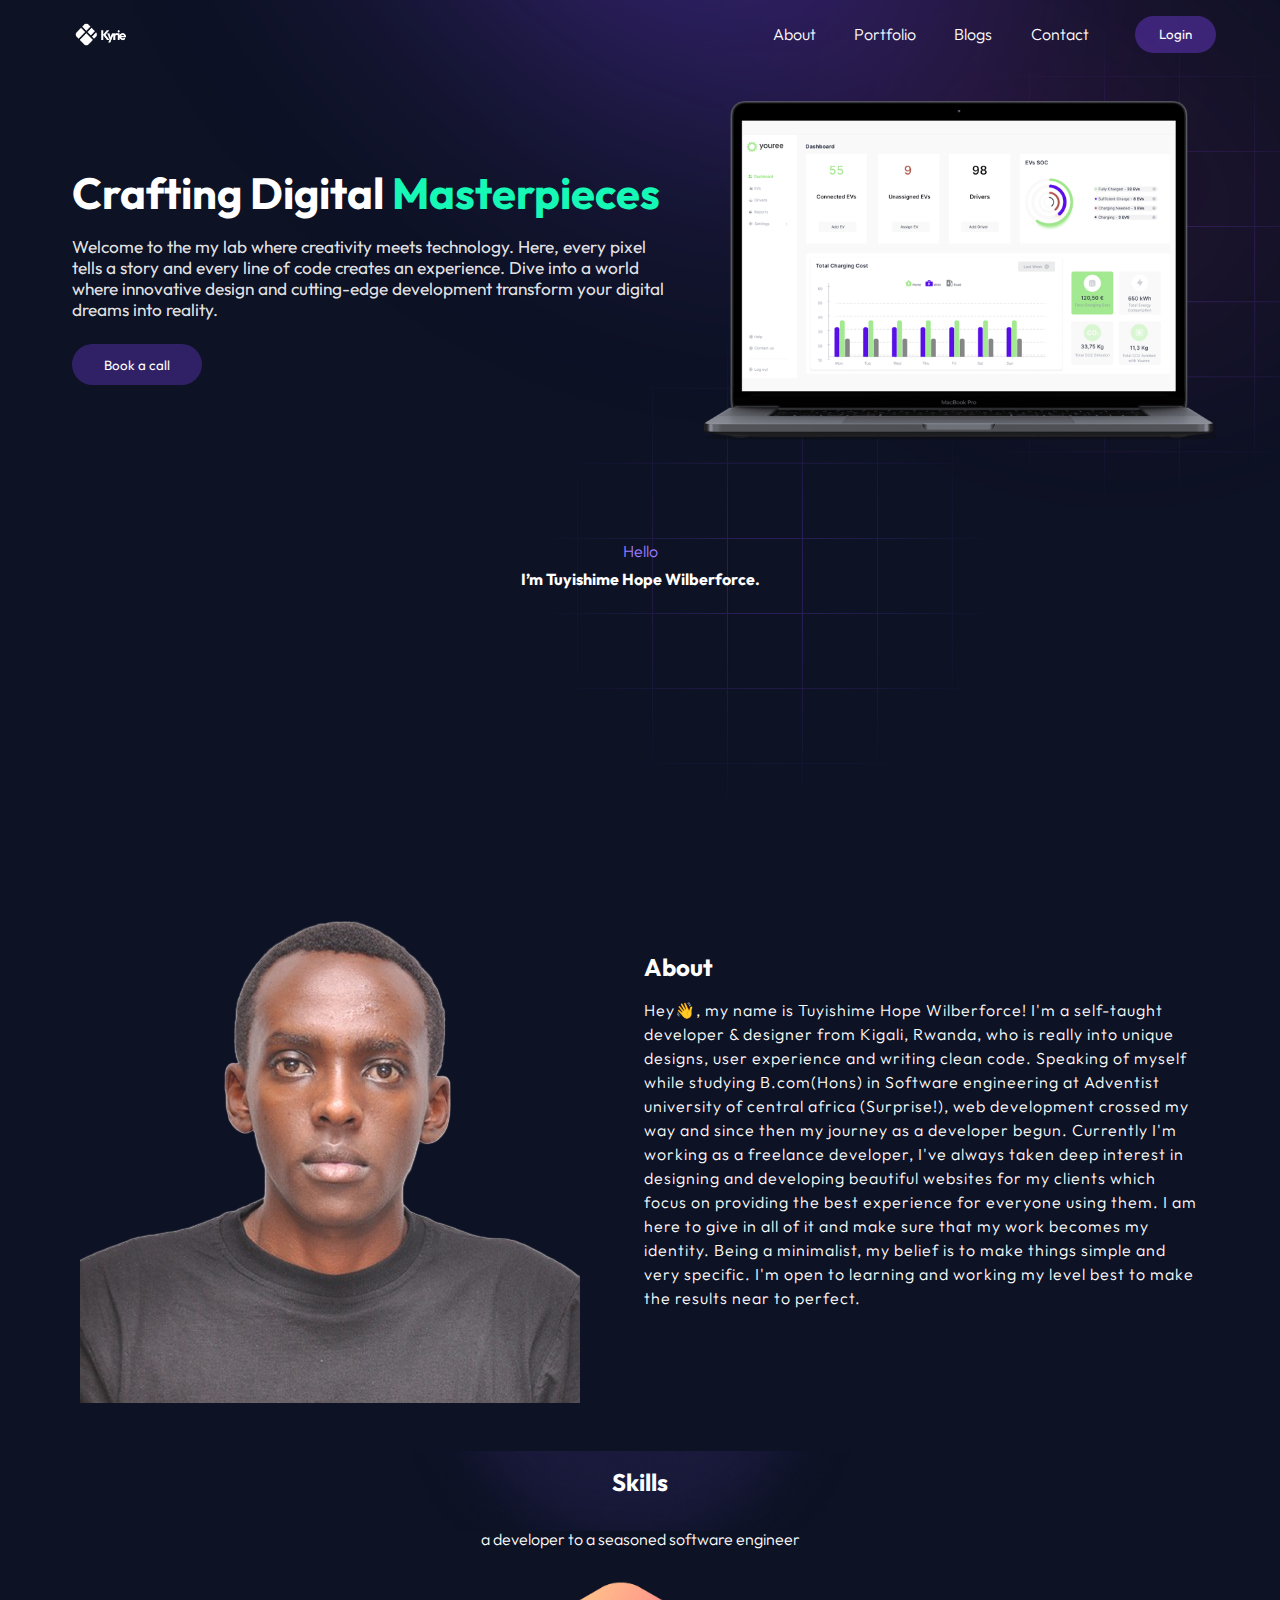
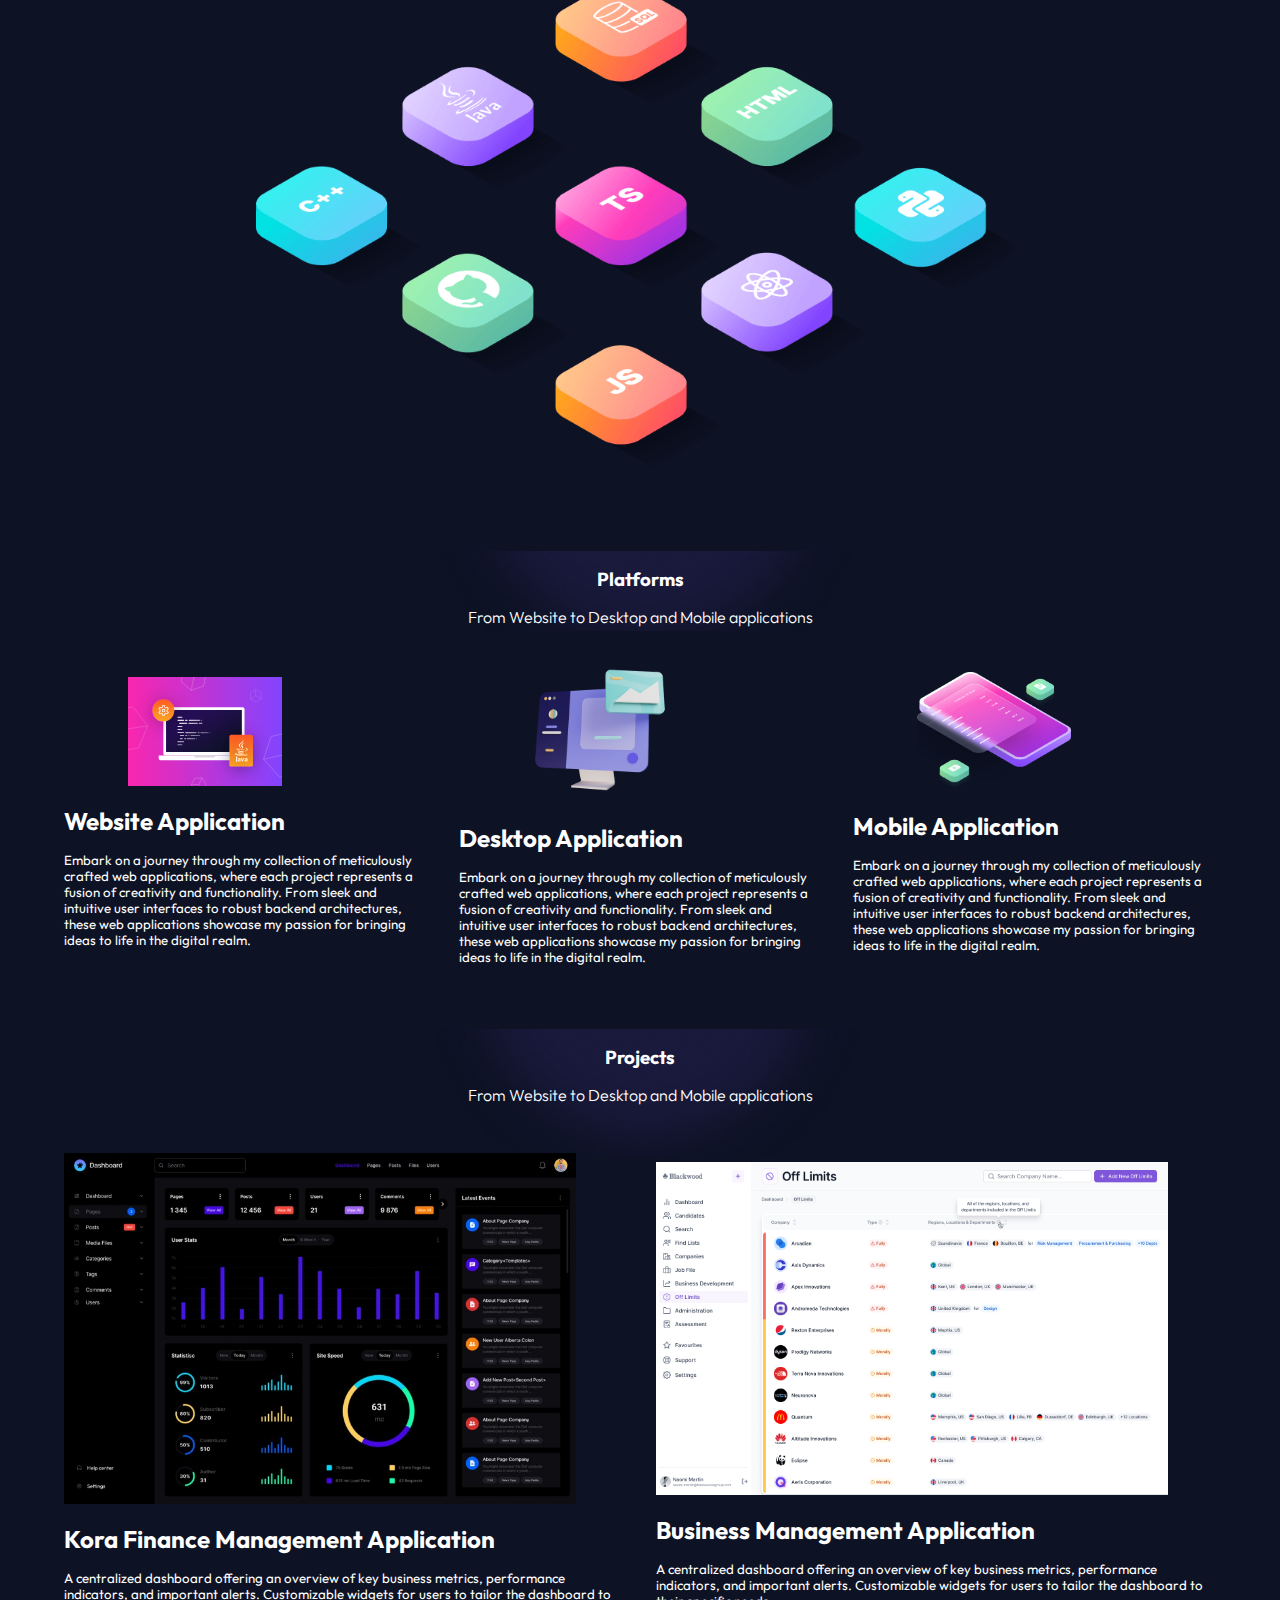
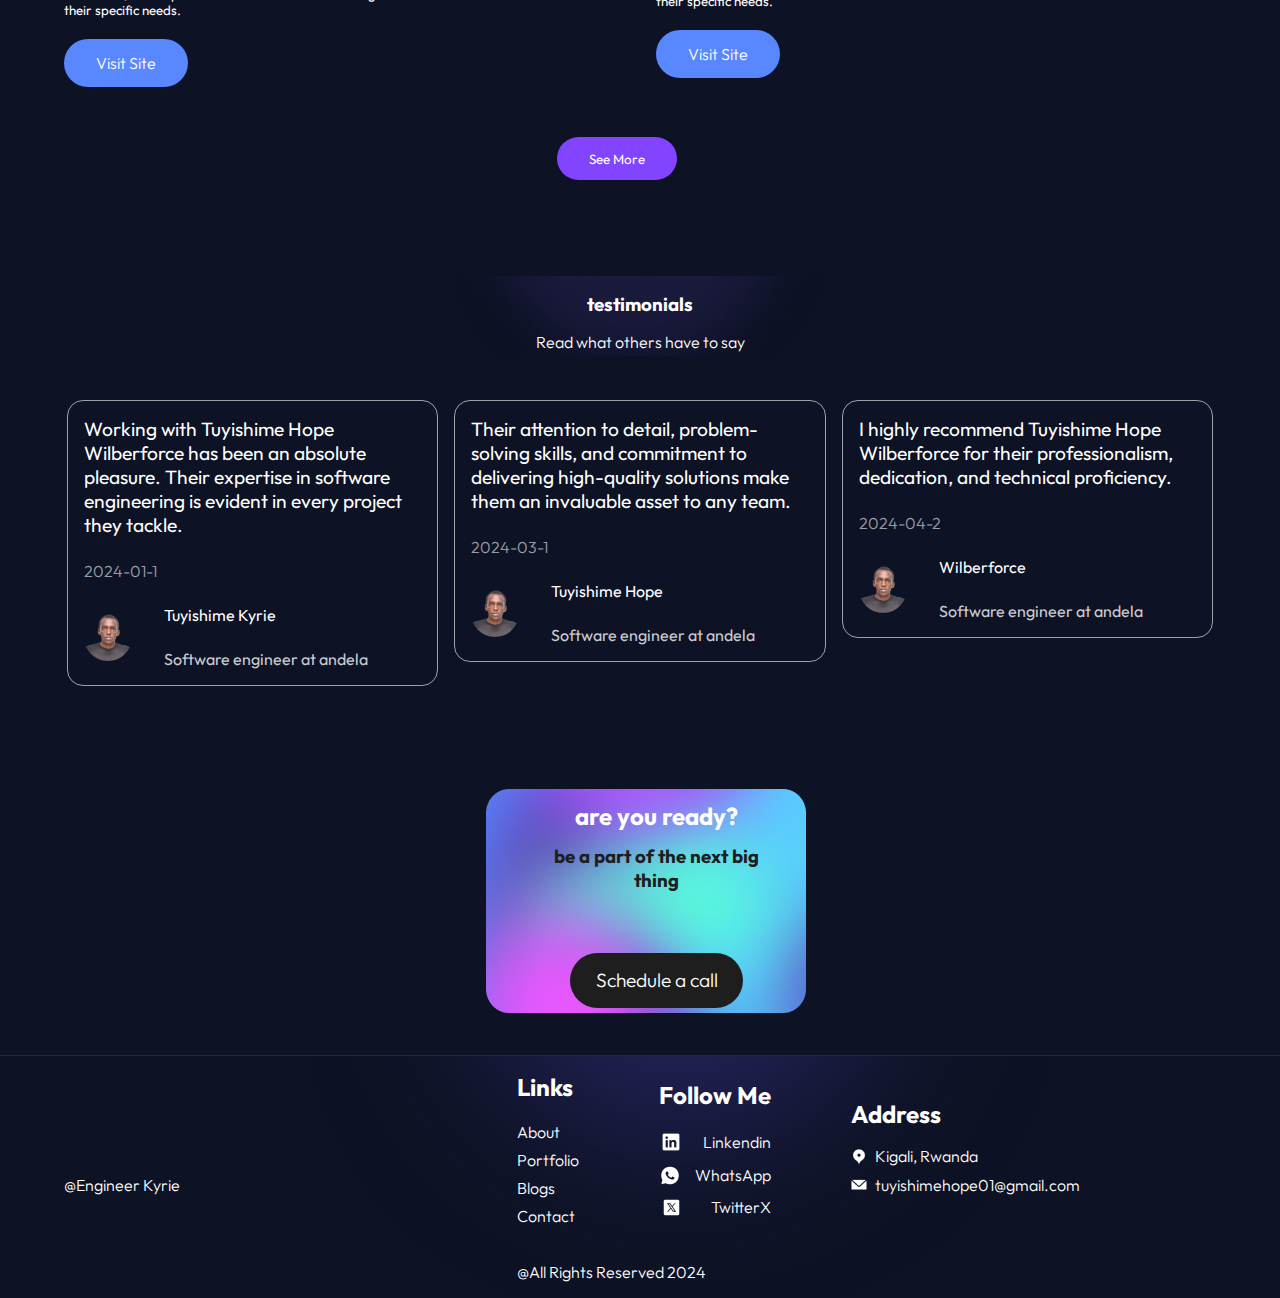
==== commit b3ab5a4e: "change image on hero section" ====
--- a/index.html
+++ b/index.html
@@ -60,7 +60,7 @@
           >
         </div>
         <div class="hero-image">
-          <img src="./UI/assests/hero.jpeg" alt="" />
+          <img src="./UI/assests/herotest.png" alt="" />
         </div>
       </main>
       <!-- Hero Secion ends -->
